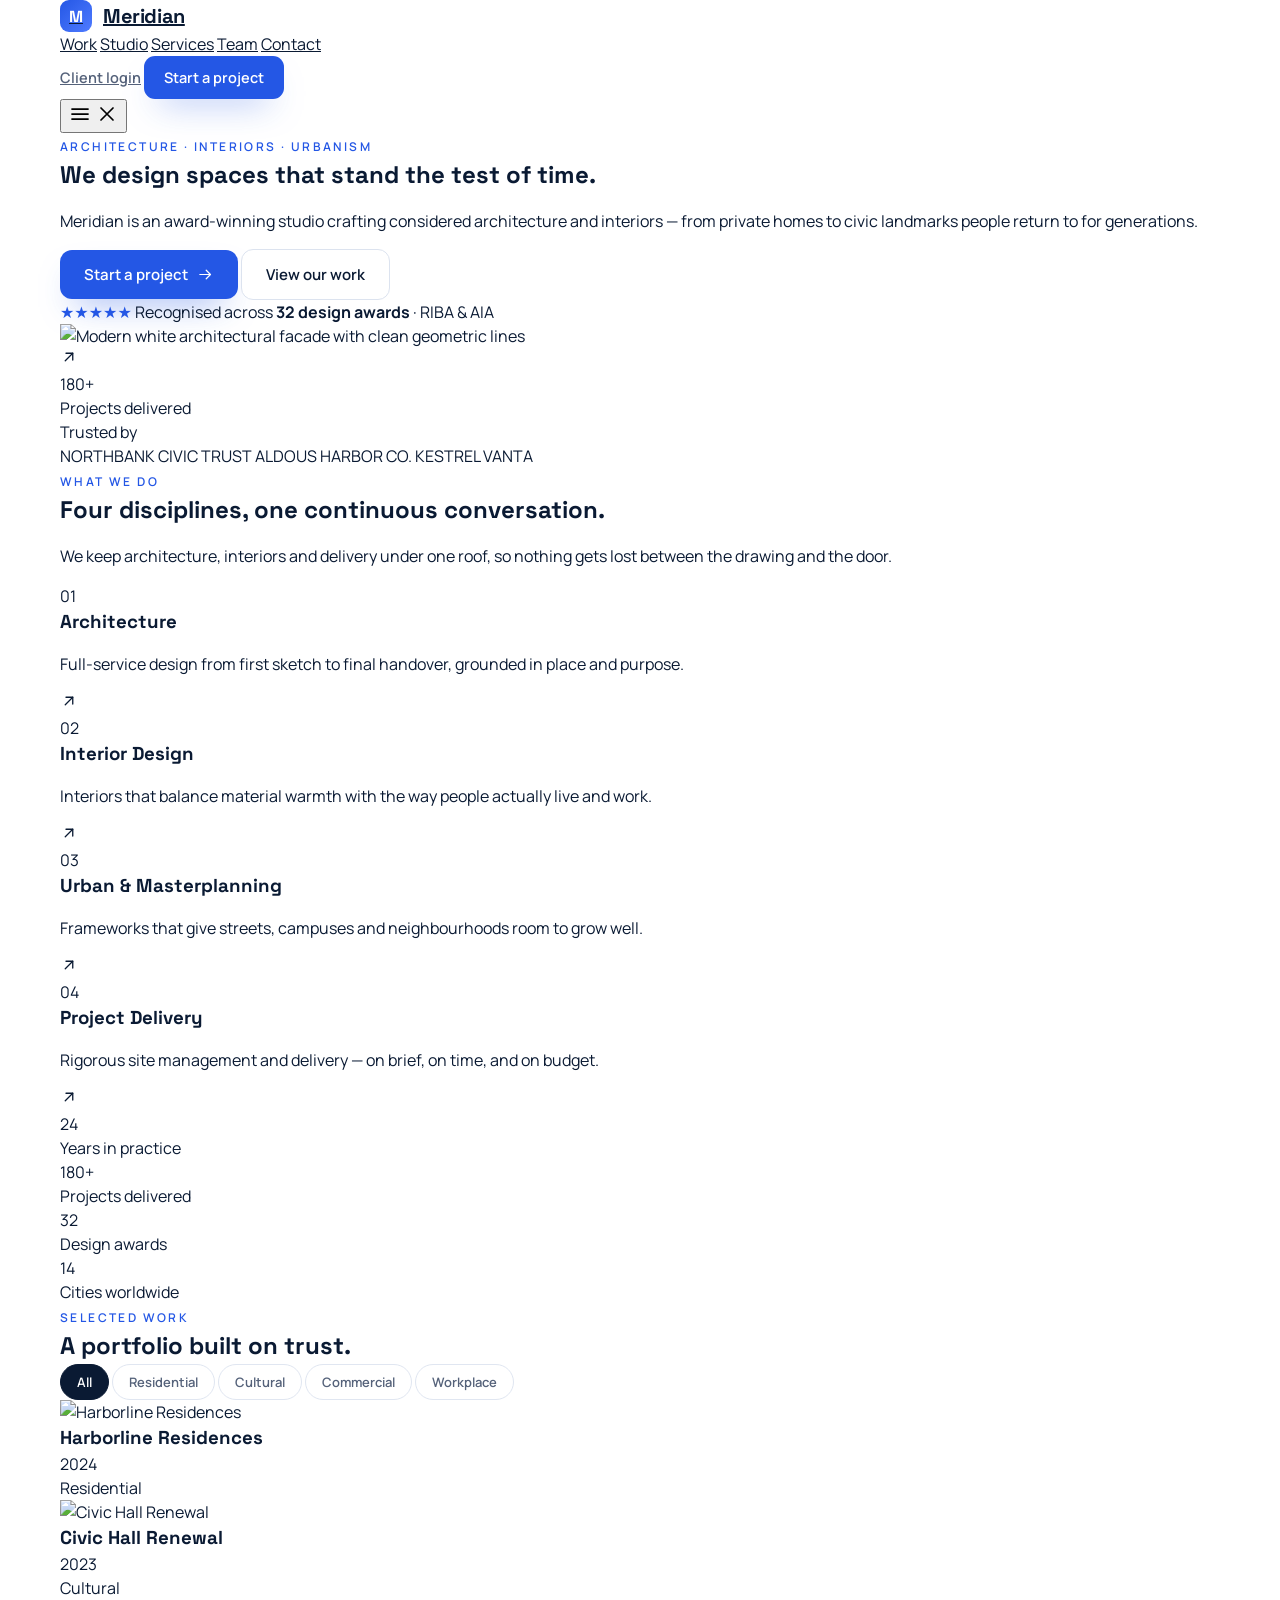
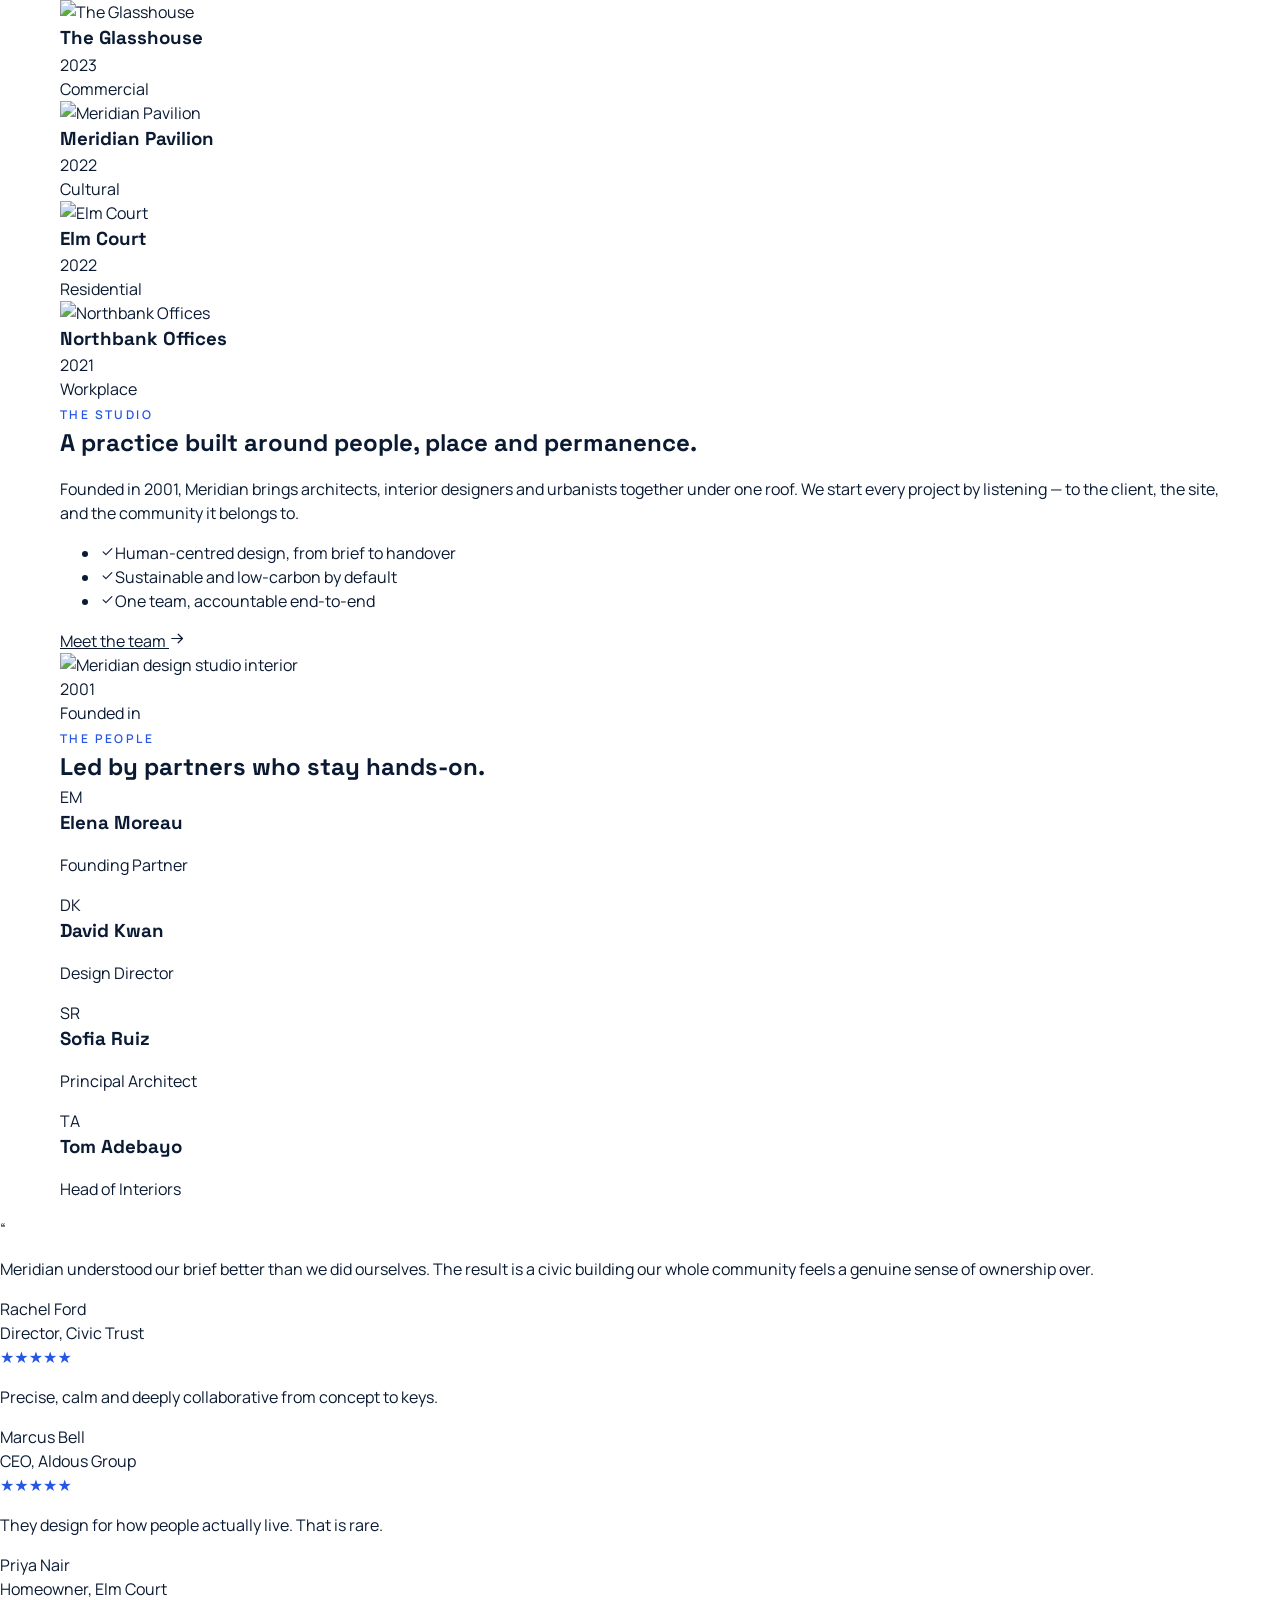
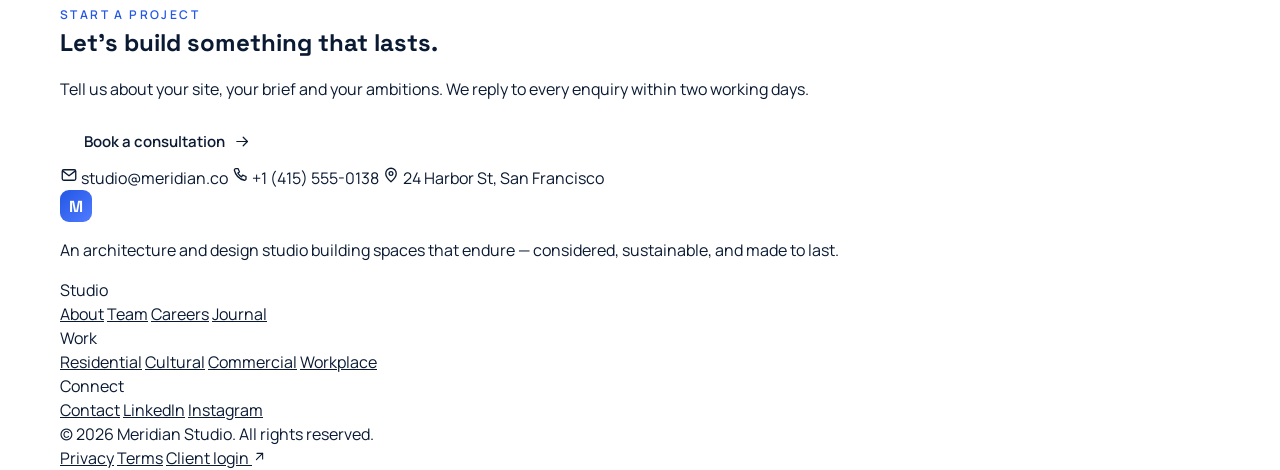
==== index.html @ 856c7003 "[Phase 2/Task 1] Landing page markup - full Meridian public site === TECHNICAL CHANGES === - index.h" ====
<!DOCTYPE html>
<html lang="en">
<head>
  <meta charset="utf-8">
  <meta name="viewport" content="width=device-width, initial-scale=1">
  <title>Meridian — Architecture, Interiors & Urbanism</title>
  <meta name="description" content="Meridian is an award-winning architecture and design studio crafting considered spaces that stand the test of time.">
  <link rel="preconnect" href="https://fonts.googleapis.com">
  <link rel="preconnect" href="https://fonts.gstatic.com" crossorigin>
  <link href="https://fonts.googleapis.com/css2?family=Space+Grotesk:wght@400;500;600;700&family=Manrope:wght@400;500;600;700;800&display=swap" rel="stylesheet">
  <link rel="stylesheet" href="css/base.css">
  <link rel="stylesheet" href="css/landing.css">
</head>
<body class="landing">

  <!-- ============ SITE HEADER ============ -->
  <header class="site-header">
    <div class="container site-header__inner">
      <a class="brand" href="index.html" aria-label="Meridian home">
        <span class="brand__logo">M</span>
        <span class="brand__name">Meridian</span>
      </a>

      <nav class="site-nav" aria-label="Primary">
        <a href="#work">Work</a>
        <a href="#studio">Studio</a>
        <a href="#services">Services</a>
        <a href="#team">Team</a>
        <a href="#contact">Contact</a>
      </nav>

      <div class="site-header__actions">
        <a class="btn--text" href="admin.html">Client login</a>
        <a class="btn btn--primary btn--sm" href="#contact">Start a project</a>
      </div>

      <button class="nav-toggle" aria-label="Open menu" aria-expanded="false">
        <span class="icon" data-icon="menu"><svg width="24" height="24" viewBox="0 0 24 24" fill="none" stroke="currentColor" stroke-width="1.75" stroke-linecap="round" stroke-linejoin="round"><path d="M4 7h16M4 12h16M4 17h16"/></svg></span>
        <span class="icon" data-icon="close" hidden><svg width="24" height="24" viewBox="0 0 24 24" fill="none" stroke="currentColor" stroke-width="1.75" stroke-linecap="round" stroke-linejoin="round"><path d="M6 6l12 12M18 6L6 18"/></svg></span>
      </button>
    </div>

    <!-- Mobile dropdown menu -->
    <div class="mobile-menu" hidden>
      <a href="#work">Work</a>
      <a href="#studio">Studio</a>
      <a href="#services">Services</a>
      <a href="#team">Team</a>
      <a href="#contact">Contact</a>
      <a class="mobile-menu__login" href="admin.html">Client login</a>
      <a class="btn btn--primary btn--block" href="#contact">Start a project</a>
    </div>
  </header>

  <main>
    <!-- ============ HERO ============ -->
    <section class="hero container">
      <div class="hero__content fade-up">
        <span class="eyebrow">Architecture · Interiors · Urbanism</span>
        <h1 class="hero__title">We design spaces that stand the test of time.</h1>
        <p class="hero__lead">Meridian is an award-winning studio crafting considered architecture and interiors — from private homes to civic landmarks people return to for generations.</p>
        <div class="hero__cta">
          <a class="btn btn--primary" href="#contact">Start a project
            <span class="icon"><svg width="17" height="17" viewBox="0 0 24 24" fill="none" stroke="currentColor" stroke-width="1.75" stroke-linecap="round" stroke-linejoin="round"><path d="M4 12h15"/><path d="M13 6l6 6-6 6"/></svg></span>
          </a>
          <a class="btn btn--ghost" href="#work">View our work</a>
        </div>
        <div class="hero__rating">
          <span class="stars" aria-hidden="true">★★★★★</span>
          <span>Recognised across <strong>32 design awards</strong> · RIBA &amp; AIA</span>
        </div>
      </div>

      <div class="hero__media fade-up delay">
        <div class="hero__image">
          <img src="https://images.unsplash.com/photo-1487958449943-2429e8be8625?auto=format&fit=crop&w=1000&q=80" alt="Modern white architectural facade with clean geometric lines" loading="eager">
        </div>
        <div class="hero__badge">
          <span class="hero__badge-icon"><svg width="18" height="18" viewBox="0 0 24 24" fill="none" stroke="currentColor" stroke-width="1.75" stroke-linecap="round" stroke-linejoin="round"><path d="M7 17 17 7"/><path d="M8 7h9v9"/></svg></span>
          <div>
            <div class="hero__badge-num">180+</div>
            <div class="hero__badge-label">Projects delivered</div>
          </div>
        </div>
      </div>
    </section>

    <!-- ============ CLIENT LOGOS ============ -->
    <section class="clients">
      <div class="container clients__inner">
        <span class="clients__label">Trusted by</span>
        <div class="clients__list">
          <span>NORTHBANK</span>
          <span>CIVIC TRUST</span>
          <span>ALDOUS</span>
          <span>HARBOR CO.</span>
          <span>KESTREL</span>
          <span>VANTA</span>
        </div>
      </div>
    </section>

    <!-- ============ SERVICES ============ -->
    <section id="services" class="services container">
      <div class="section-head">
        <div>
          <span class="eyebrow">What we do</span>
          <h2 class="section-head__title">Four disciplines, one continuous conversation.</h2>
        </div>
        <p class="section-head__lead">We keep architecture, interiors and delivery under one roof, so nothing gets lost between the drawing and the door.</p>
      </div>
      <div class="services__grid">
        <article class="service-card">
          <span class="service-card__no">01</span>
          <h3>Architecture</h3>
          <p>Full-service design from first sketch to final handover, grounded in place and purpose.</p>
          <span class="service-card__arrow"><svg width="18" height="18" viewBox="0 0 24 24" fill="none" stroke="currentColor" stroke-width="1.75" stroke-linecap="round" stroke-linejoin="round"><path d="M7 17 17 7"/><path d="M8 7h9v9"/></svg></span>
        </article>
        <article class="service-card">
          <span class="service-card__no">02</span>
          <h3>Interior Design</h3>
          <p>Interiors that balance material warmth with the way people actually live and work.</p>
          <span class="service-card__arrow"><svg width="18" height="18" viewBox="0 0 24 24" fill="none" stroke="currentColor" stroke-width="1.75" stroke-linecap="round" stroke-linejoin="round"><path d="M7 17 17 7"/><path d="M8 7h9v9"/></svg></span>
        </article>
        <article class="service-card">
          <span class="service-card__no">03</span>
          <h3>Urban &amp; Masterplanning</h3>
          <p>Frameworks that give streets, campuses and neighbourhoods room to grow well.</p>
          <span class="service-card__arrow"><svg width="18" height="18" viewBox="0 0 24 24" fill="none" stroke="currentColor" stroke-width="1.75" stroke-linecap="round" stroke-linejoin="round"><path d="M7 17 17 7"/><path d="M8 7h9v9"/></svg></span>
        </article>
        <article class="service-card">
          <span class="service-card__no">04</span>
          <h3>Project Delivery</h3>
          <p>Rigorous site management and delivery — on brief, on time, and on budget.</p>
          <span class="service-card__arrow"><svg width="18" height="18" viewBox="0 0 24 24" fill="none" stroke="currentColor" stroke-width="1.75" stroke-linecap="round" stroke-linejoin="round"><path d="M7 17 17 7"/><path d="M8 7h9v9"/></svg></span>
        </article>
      </div>
    </section>

    <!-- ============ STATS BAND ============ -->
    <section class="stats-band">
      <div class="container stats-band__grid">
        <div class="stat"><div class="stat__value">24</div><div class="stat__label">Years in practice</div></div>
        <div class="stat"><div class="stat__value">180+</div><div class="stat__label">Projects delivered</div></div>
        <div class="stat"><div class="stat__value">32</div><div class="stat__label">Design awards</div></div>
        <div class="stat"><div class="stat__value">14</div><div class="stat__label">Cities worldwide</div></div>
      </div>
    </section>

    <!-- ============ WORK / GALLERY ============ -->
    <section id="work" class="work container">
      <div class="section-head section-head--work">
        <div>
          <span class="eyebrow">Selected work</span>
          <h2 class="section-head__title">A portfolio built on trust.</h2>
        </div>
        <div class="filter-chips" role="tablist" aria-label="Filter projects">
          <button class="chip is-active" data-filter="All">All</button>
          <button class="chip" data-filter="Residential">Residential</button>
          <button class="chip" data-filter="Cultural">Cultural</button>
          <button class="chip" data-filter="Commercial">Commercial</button>
          <button class="chip" data-filter="Workplace">Workplace</button>
        </div>
      </div>

      <div class="work-grid">
        <article class="work-item" data-cat="Residential">
          <div class="work-item__image"><img src="https://images.unsplash.com/photo-1512917774080-9991f1c4c750?auto=format&fit=crop&w=800&q=80" alt="Harborline Residences" loading="lazy"></div>
          <div class="work-item__meta"><h3>Harborline Residences</h3><span class="work-item__year">2024</span></div>
          <span class="work-item__cat">Residential</span>
        </article>
        <article class="work-item" data-cat="Cultural">
          <div class="work-item__image"><img src="https://images.unsplash.com/photo-1470723710355-95304d8aece4?auto=format&fit=crop&w=800&q=80" alt="Civic Hall Renewal" loading="lazy"></div>
          <div class="work-item__meta"><h3>Civic Hall Renewal</h3><span class="work-item__year">2023</span></div>
          <span class="work-item__cat">Cultural</span>
        </article>
        <article class="work-item" data-cat="Commercial">
          <div class="work-item__image"><img src="https://images.unsplash.com/photo-1486406146926-c627a92ad1ab?auto=format&fit=crop&w=800&q=80" alt="The Glasshouse" loading="lazy"></div>
          <div class="work-item__meta"><h3>The Glasshouse</h3><span class="work-item__year">2023</span></div>
          <span class="work-item__cat">Commercial</span>
        </article>
        <article class="work-item" data-cat="Cultural">
          <div class="work-item__image"><img src="https://images.unsplash.com/photo-1449157291145-7efd050a4d0e?auto=format&fit=crop&w=800&q=80" alt="Meridian Pavilion" loading="lazy"></div>
          <div class="work-item__meta"><h3>Meridian Pavilion</h3><span class="work-item__year">2022</span></div>
          <span class="work-item__cat">Cultural</span>
        </article>
        <article class="work-item" data-cat="Residential">
          <div class="work-item__image"><img src="https://images.unsplash.com/photo-1600585154340-be6161a56a0c?auto=format&fit=crop&w=800&q=80" alt="Elm Court" loading="lazy"></div>
          <div class="work-item__meta"><h3>Elm Court</h3><span class="work-item__year">2022</span></div>
          <span class="work-item__cat">Residential</span>
        </article>
        <article class="work-item" data-cat="Workplace">
          <div class="work-item__image"><img src="https://images.unsplash.com/photo-1497215728101-856f4ea42174?auto=format&fit=crop&w=800&q=80" alt="Northbank Offices" loading="lazy"></div>
          <div class="work-item__meta"><h3>Northbank Offices</h3><span class="work-item__year">2021</span></div>
          <span class="work-item__cat">Workplace</span>
        </article>
      </div>
    </section>

    <!-- ============ STUDIO / ABOUT ============ -->
    <section id="studio" class="studio">
      <div class="container studio__inner">
        <div class="studio__content">
          <span class="eyebrow">The studio</span>
          <h2 class="section-head__title">A practice built around people, place and permanence.</h2>
          <p class="studio__lead">Founded in 2001, Meridian brings architects, interior designers and urbanists together under one roof. We start every project by listening — to the client, the site, and the community it belongs to.</p>
          <ul class="check-list">
            <li><span class="check-list__mark"><svg width="15" height="15" viewBox="0 0 24 24" fill="none" stroke="currentColor" stroke-width="1.75" stroke-linecap="round" stroke-linejoin="round"><path d="M5 12.5l4.5 4.5L19 7.5"/></svg></span>Human-centred design, from brief to handover</li>
            <li><span class="check-list__mark"><svg width="15" height="15" viewBox="0 0 24 24" fill="none" stroke="currentColor" stroke-width="1.75" stroke-linecap="round" stroke-linejoin="round"><path d="M5 12.5l4.5 4.5L19 7.5"/></svg></span>Sustainable and low-carbon by default</li>
            <li><span class="check-list__mark"><svg width="15" height="15" viewBox="0 0 24 24" fill="none" stroke="currentColor" stroke-width="1.75" stroke-linecap="round" stroke-linejoin="round"><path d="M5 12.5l4.5 4.5L19 7.5"/></svg></span>One team, accountable end-to-end</li>
          </ul>
          <a class="studio__link" href="#team">Meet the team
            <span class="icon"><svg width="17" height="17" viewBox="0 0 24 24" fill="none" stroke="currentColor" stroke-width="1.75" stroke-linecap="round" stroke-linejoin="round"><path d="M4 12h15"/><path d="M13 6l6 6-6 6"/></svg></span>
          </a>
        </div>
        <div class="studio__media">
          <div class="studio__image"><img src="https://images.unsplash.com/photo-1497366216548-37526070297c?auto=format&fit=crop&w=800&q=80" alt="Meridian design studio interior" loading="lazy"></div>
          <div class="studio__badge">
            <div class="studio__badge-num">2001</div>
            <div class="studio__badge-label">Founded in</div>
          </div>
        </div>
      </div>
    </section>

    <!-- ============ TEAM ============ -->
    <section id="team" class="team container">
      <div class="section-head section-head--center">
        <span class="eyebrow">The people</span>
        <h2 class="section-head__title">Led by partners who stay hands-on.</h2>
      </div>
      <div class="team__grid">
        <article class="team-card"><div class="team-card__avatar">EM</div><h3>Elena Moreau</h3><p>Founding Partner</p></article>
        <article class="team-card"><div class="team-card__avatar">DK</div><h3>David Kwan</h3><p>Design Director</p></article>
        <article class="team-card"><div class="team-card__avatar">SR</div><h3>Sofia Ruiz</h3><p>Principal Architect</p></article>
        <article class="team-card"><div class="team-card__avatar">TA</div><h3>Tom Adebayo</h3><p>Head of Interiors</p></article>
      </div>
    </section>

    <!-- ============ TESTIMONIALS ============ -->
    <section class="testimonials">
      <div class="testimonials__feature">
        <div class="testimonials__quote-mark">“</div>
        <p class="testimonials__quote">Meridian understood our brief better than we did ourselves. The result is a civic building our whole community feels a genuine sense of ownership over.</p>
        <div class="testimonials__author">
          <div class="testimonials__name">Rachel Ford</div>
          <div class="testimonials__role">Director, Civic Trust</div>
        </div>
      </div>
      <div class="testimonials__grid">
        <article class="testi-card">
          <span class="stars" aria-hidden="true">★★★★★</span>
          <p>Precise, calm and deeply collaborative from concept to keys.</p>
          <div class="testi-card__name">Marcus Bell</div>
          <div class="testi-card__role">CEO, Aldous Group</div>
        </article>
        <article class="testi-card">
          <span class="stars" aria-hidden="true">★★★★★</span>
          <p>They design for how people actually live. That is rare.</p>
          <div class="testi-card__name">Priya Nair</div>
          <div class="testi-card__role">Homeowner, Elm Court</div>
        </article>
      </div>
    </section>

    <!-- ============ CTA BAND ============ -->
    <section id="contact" class="cta">
      <div class="container cta__inner">
        <span class="eyebrow cta__eyebrow">Start a project</span>
        <h2 class="cta__title">Let's build something that lasts.</h2>
        <p class="cta__lead">Tell us about your site, your brief and your ambitions. We reply to every enquiry within two working days.</p>
        <a class="btn btn--light" href="#">Book a consultation
          <span class="icon"><svg width="17" height="17" viewBox="0 0 24 24" fill="none" stroke="currentColor" stroke-width="1.75" stroke-linecap="round" stroke-linejoin="round"><path d="M4 12h15"/><path d="M13 6l6 6-6 6"/></svg></span>
        </a>
        <div class="cta__details">
          <span><span class="cta__ic"><svg width="18" height="18" viewBox="0 0 24 24" fill="none" stroke="currentColor" stroke-width="1.75" stroke-linecap="round" stroke-linejoin="round"><rect x="3" y="5" width="18" height="14" rx="2"/><path d="M3.5 6.5 12 13l8.5-6.5"/></svg></span> studio@meridian.co</span>
          <span><span class="cta__ic"><svg width="18" height="18" viewBox="0 0 24 24" fill="none" stroke="currentColor" stroke-width="1.75" stroke-linecap="round" stroke-linejoin="round"><path d="M6.5 3.5h3l1.8 4.5-2.2 1.4a11 11 0 0 0 5 5l1.4-2.2 4.5 1.8v3a2 2 0 0 1-2.2 2A18 18 0 0 1 4.5 5.7a2 2 0 0 1 2-2.2z"/></svg></span> +1 (415) 555-0138</span>
          <span><span class="cta__ic"><svg width="18" height="18" viewBox="0 0 24 24" fill="none" stroke="currentColor" stroke-width="1.75" stroke-linecap="round" stroke-linejoin="round"><path d="M12 21s7-6 7-11a7 7 0 1 0-14 0c0 5 7 11 7 11z"/><circle cx="12" cy="10" r="2.5"/></svg></span> 24 Harbor St, San Francisco</span>
        </div>
      </div>
    </section>
  </main>

  <!-- ============ FOOTER ============ -->
  <footer class="site-footer">
    <div class="container">
      <div class="site-footer__top">
        <div class="site-footer__brand">
          <div class="brand">
            <span class="brand__logo">M</span>
            <span class="brand__name" style="color:#fff;">Meridian</span>
          </div>
          <p>An architecture and design studio building spaces that endure — considered, sustainable, and made to last.</p>
        </div>
        <div class="site-footer__col">
          <div class="site-footer__heading">Studio</div>
          <a href="#studio">About</a>
          <a href="#team">Team</a>
          <a href="#">Careers</a>
          <a href="#">Journal</a>
        </div>
        <div class="site-footer__col">
          <div class="site-footer__heading">Work</div>
          <a href="#work">Residential</a>
          <a href="#work">Cultural</a>
          <a href="#work">Commercial</a>
          <a href="#work">Workplace</a>
        </div>
        <div class="site-footer__col">
          <div class="site-footer__heading">Connect</div>
          <a href="#contact">Contact</a>
          <a href="#">LinkedIn</a>
          <a href="#">Instagram</a>
        </div>
      </div>
      <div class="site-footer__legal">
        <span>© 2026 Meridian Studio. All rights reserved.</span>
        <div class="site-footer__legal-links">
          <a href="#">Privacy</a>
          <a href="#">Terms</a>
          <a class="site-footer__login" href="admin.html">Client login
            <span class="icon"><svg width="15" height="15" viewBox="0 0 24 24" fill="none" stroke="currentColor" stroke-width="1.75" stroke-linecap="round" stroke-linejoin="round"><path d="M7 17 17 7"/><path d="M8 7h9v9"/></svg></span>
          </a>
        </div>
      </div>
    </div>
  </footer>

  <script src="js/main.js" defer></script>
</body>
</html>
---- css/base.css ----
/* ============================================================
   Meridian Platform — base.css
   Design tokens, reset, typography, and shared components.
   Faithfully reproduced from the "Meridian Platform" design.
   ============================================================ */

/* ---------- Design tokens ---------- */
:root {
  /* Brand */
  --blue: #2457E5;
  --blue-2: #4F7BFF;
  --blue-hover: #1B47C4;
  --blue-soft: #EAF1FF;

  /* Ink / dark surfaces */
  --ink: #0A1A33;
  --ink-2: #0C1E3C;
  --ink-3: #07142A;

  /* Text */
  --text: #0A1A33;
  --body: #55627A;
  --muted: #6B778F;
  --faint: #93A0B8;

  /* Surfaces & lines */
  --card: #FFFFFF;
  --bg: #F5F8FD;
  --bg-2: #FAFBFD;
  --bg-3: #F6F8FC;
  --shell: #E9EDF4;
  --line: #E9EDF4;
  --line-2: #EDF0F6;
  --line-3: #E1E7F0;

  /* Status */
  --green: #1F9D6B;
  --green-soft: #E6F6EF;
  --amber: #B0700A;
  --amber-dot: #E0A013;
  --amber-soft: #FCF2E0;
  --danger: #E5484D;

  /* Type */
  --font-head: 'Space Grotesk', system-ui, sans-serif;
  --font-body: 'Manrope', system-ui, -apple-system, sans-serif;

  /* Shape */
  --r-sm: 9px;
  --r-md: 12px;
  --r-lg: 16px;
  --r-xl: 22px;

  /* Elevation */
  --shadow-sm: 0 1px 2px rgba(10, 26, 51, .03);
  --shadow-card: 0 18px 40px -30px rgba(10, 26, 51, .5);
  --shadow-blue: 0 16px 34px -16px rgba(36, 87, 229, .65);

  /* Layout */
  --container: 1240px;
  --pad-x: 40px;
}

/* ---------- Reset ---------- */
*,
*::before,
*::after { box-sizing: border-box; }

html, body { margin: 0; padding: 0; }

body {
  font-family: var(--font-body);
  color: var(--text);
  background: var(--card);
  -webkit-font-smoothing: antialiased;
  text-rendering: optimizeLegibility;
  line-height: 1.5;
}

img { display: block; max-width: 100%; }

a { color: inherit; }

button { font-family: inherit; }

h1, h2, h3, h4 {
  font-family: var(--font-head);
  margin: 0;
  color: var(--text);
}

::selection { background: var(--blue); color: #fff; }

/* Hide scrollbars on internal scroll regions (matches source) */
[data-scroll]::-webkit-scrollbar { width: 0; height: 0; }
[data-scroll] { scrollbar-width: none; -ms-overflow-style: none; }

/* ---------- Animations ---------- */
@keyframes fadeUp {
  from { opacity: 0; transform: translateY(18px); }
  to   { opacity: 1; transform: translateY(0); }
}
@keyframes fadeIn {
  from { opacity: 0; }
  to   { opacity: 1; }
}
.fade-up { animation: fadeUp .7s cubic-bezier(.2, .7, .2, 1) both; }
.fade-up.delay { animation-delay: .1s; }
.fade-in { animation: fadeIn .3s both; }

/* ---------- Layout helpers ---------- */
.container {
  max-width: var(--container);
  margin: 0 auto;
  padding-left: var(--pad-x);
  padding-right: var(--pad-x);
}

.eyebrow {
  font: 600 12px var(--font-body);
  letter-spacing: .2em;
  text-transform: uppercase;
  color: var(--blue);
}

/* ---------- Icons ---------- */
.icon {
  display: inline-flex;
  flex: 0 0 auto;
  line-height: 0;
}
.icon svg { display: block; }

/* ---------- Brand mark ---------- */
.brand { display: flex; align-items: center; gap: 11px; }
.brand__logo {
  width: 32px;
  height: 32px;
  border-radius: var(--r-sm);
  background: linear-gradient(135deg, var(--blue), var(--blue-2));
  display: flex;
  align-items: center;
  justify-content: center;
  font: 800 16px var(--font-head);
  color: #fff;
  flex: 0 0 auto;
}
.brand__name {
  font: 700 20px var(--font-head);
  letter-spacing: -.02em;
  color: var(--ink);
}

/* ---------- Buttons ---------- */
.btn {
  display: inline-flex;
  align-items: center;
  gap: 9px;
  border: none;
  cursor: pointer;
  text-decoration: none;
  border-radius: var(--r-md);
  font: 600 15px var(--font-body);
  padding: 14px 24px;
  transition: all .18s ease;
  white-space: nowrap;
}
.btn--sm { padding: 12px 20px; font-size: 14.5px; border-radius: 11px; }

.btn--primary {
  background: var(--blue);
  color: #fff;
  box-shadow: var(--shadow-blue);
}
.btn--primary:hover { background: var(--blue-hover); transform: translateY(-2px); }

.btn--ghost {
  background: #fff;
  color: var(--ink);
  border: 1px solid #DCE3EF;
}
.btn--ghost:hover { border-color: var(--ink); transform: translateY(-2px); }

.btn--light {
  background: #fff;
  color: var(--ink);
}
.btn--light:hover { transform: translateY(-2px); box-shadow: 0 18px 40px -18px rgba(255, 255, 255, .4); }

.btn--block { display: flex; width: 100%; justify-content: center; }

.btn--text {
  background: none;
  border: none;
  cursor: pointer;
  color: var(--body);
  font: 600 14.5px var(--font-body);
  transition: color .16s;
}
.btn--text:hover { color: var(--blue); }

/* ---------- Pills / badges ---------- */
.pill {
  display: inline-flex;
  align-items: center;
  gap: 6px;
  font: 700 12px var(--font-body);
  padding: 5px 11px;
  border-radius: 999px;
}
.pill__dot { width: 6px; height: 6px; border-radius: 50%; }
.pill--published { color: var(--green); background: var(--green-soft); }
.pill--published .pill__dot { background: var(--green); }
.pill--draft { color: var(--amber); background: var(--amber-soft); }
.pill--draft .pill__dot { background: var(--amber-dot); }
.pill--delta { color: var(--green); background: var(--green-soft); }

/* ---------- Filter chips ---------- */
.chip {
  padding: 8px 16px;
  border-radius: 999px;
  font: 600 13px var(--font-body);
  cursor: pointer;
  border: 1px solid #E0E6F1;
  background: #fff;
  color: var(--body);
  transition: all .18s;
  white-space: nowrap;
}
.chip:hover { border-color: #C7D3EA; }
.chip.is-active { border-color: var(--ink); background: var(--ink); color: #fff; }

/* ---------- Cards ---------- */
.card {
  background: #fff;
  border: 1px solid var(--line);
  border-radius: var(--r-lg);
}

/* ---------- Star rating ---------- */
.stars { display: inline-flex; gap: 3px; color: var(--blue); }

/* ---------- Star line ---------- */
.visually-hidden {
  position: absolute;
  width: 1px; height: 1px;
  padding: 0; margin: -1px;
  overflow: hidden;
  clip: rect(0, 0, 0, 0);
  white-space: nowrap;
  border: 0;
}
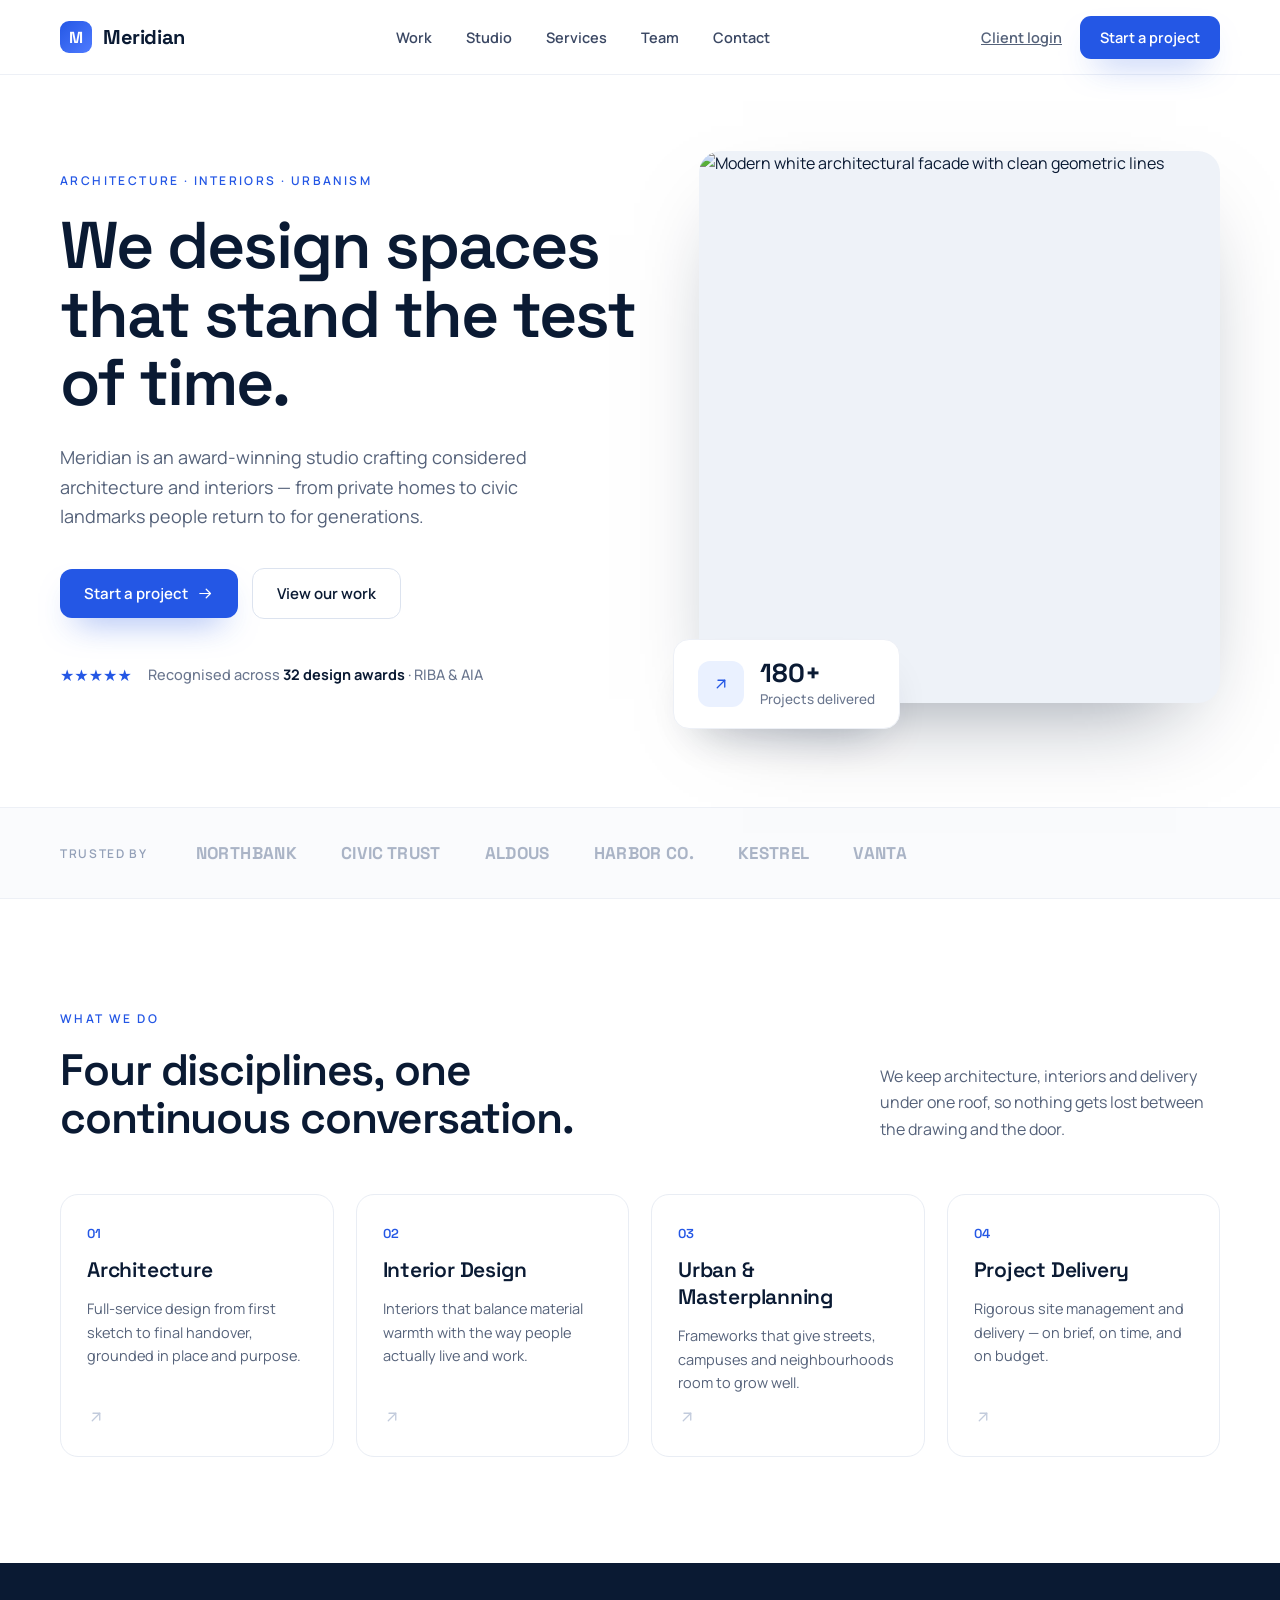
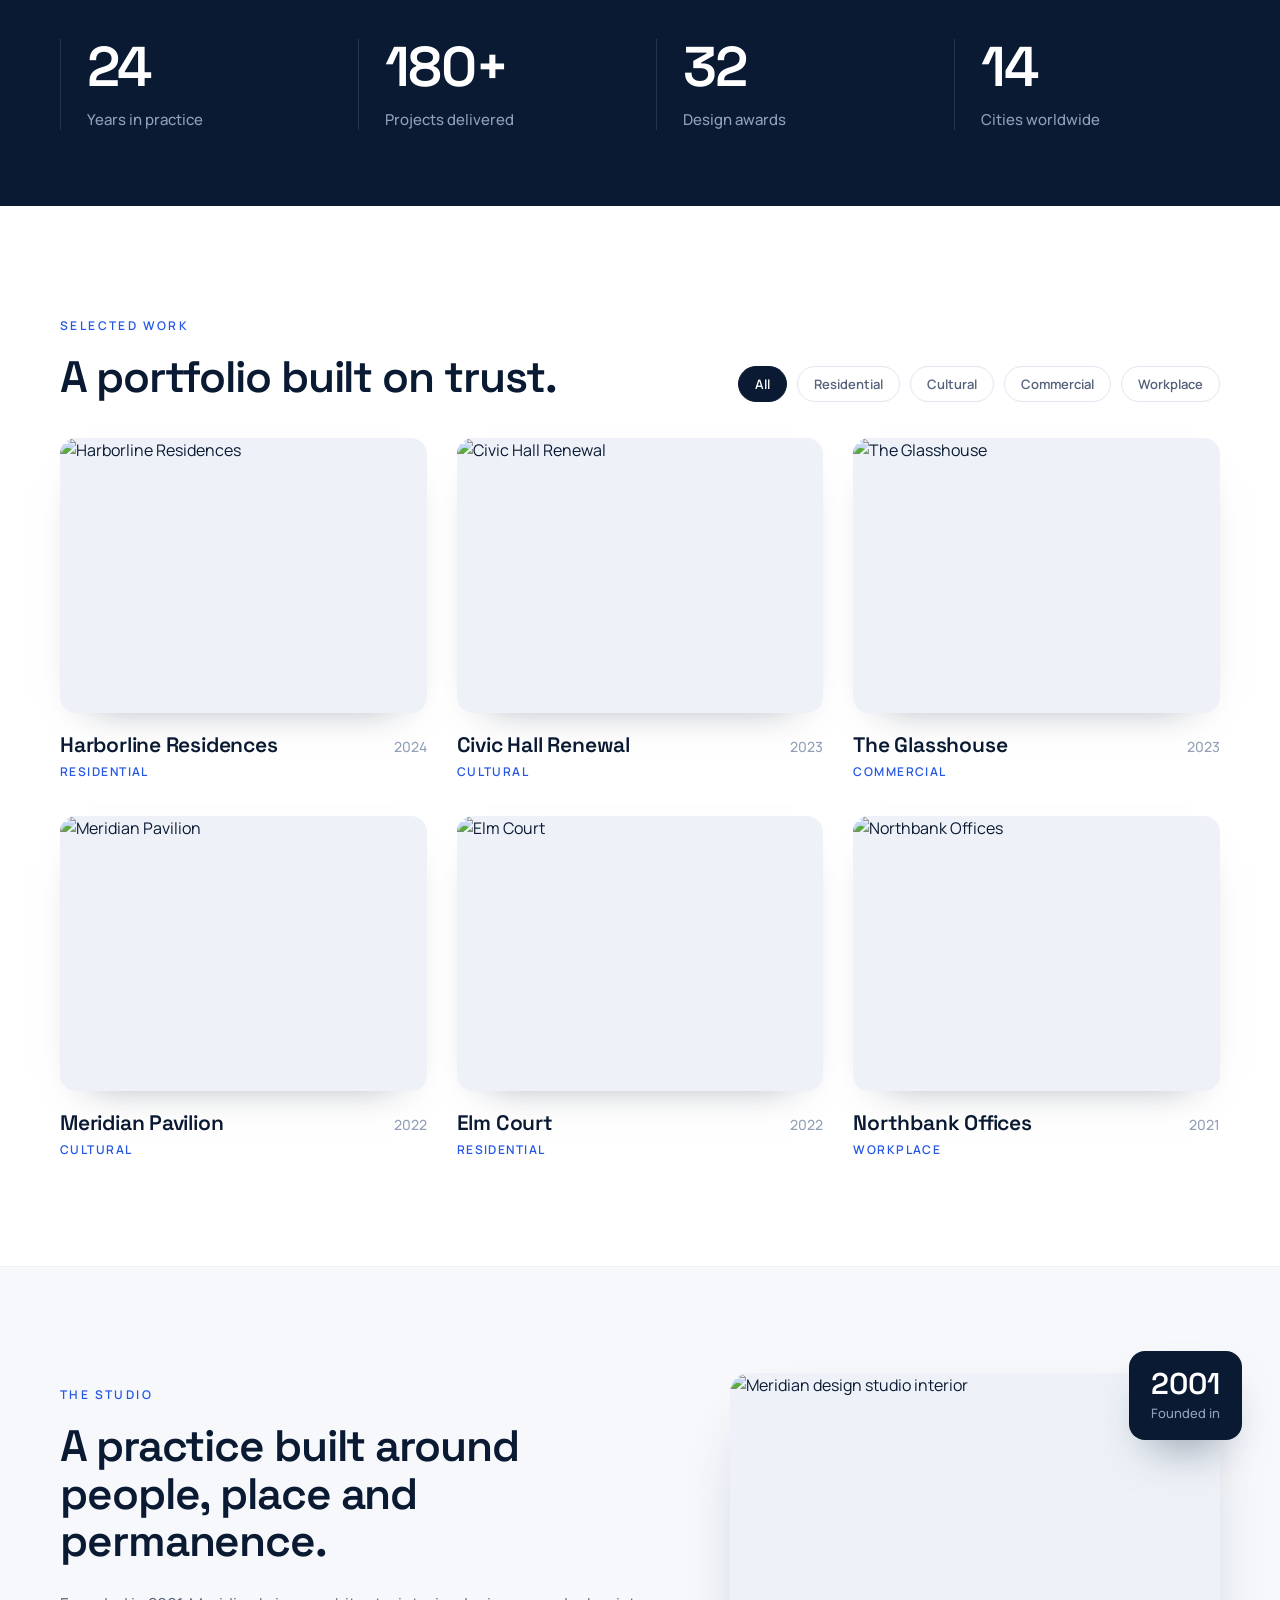
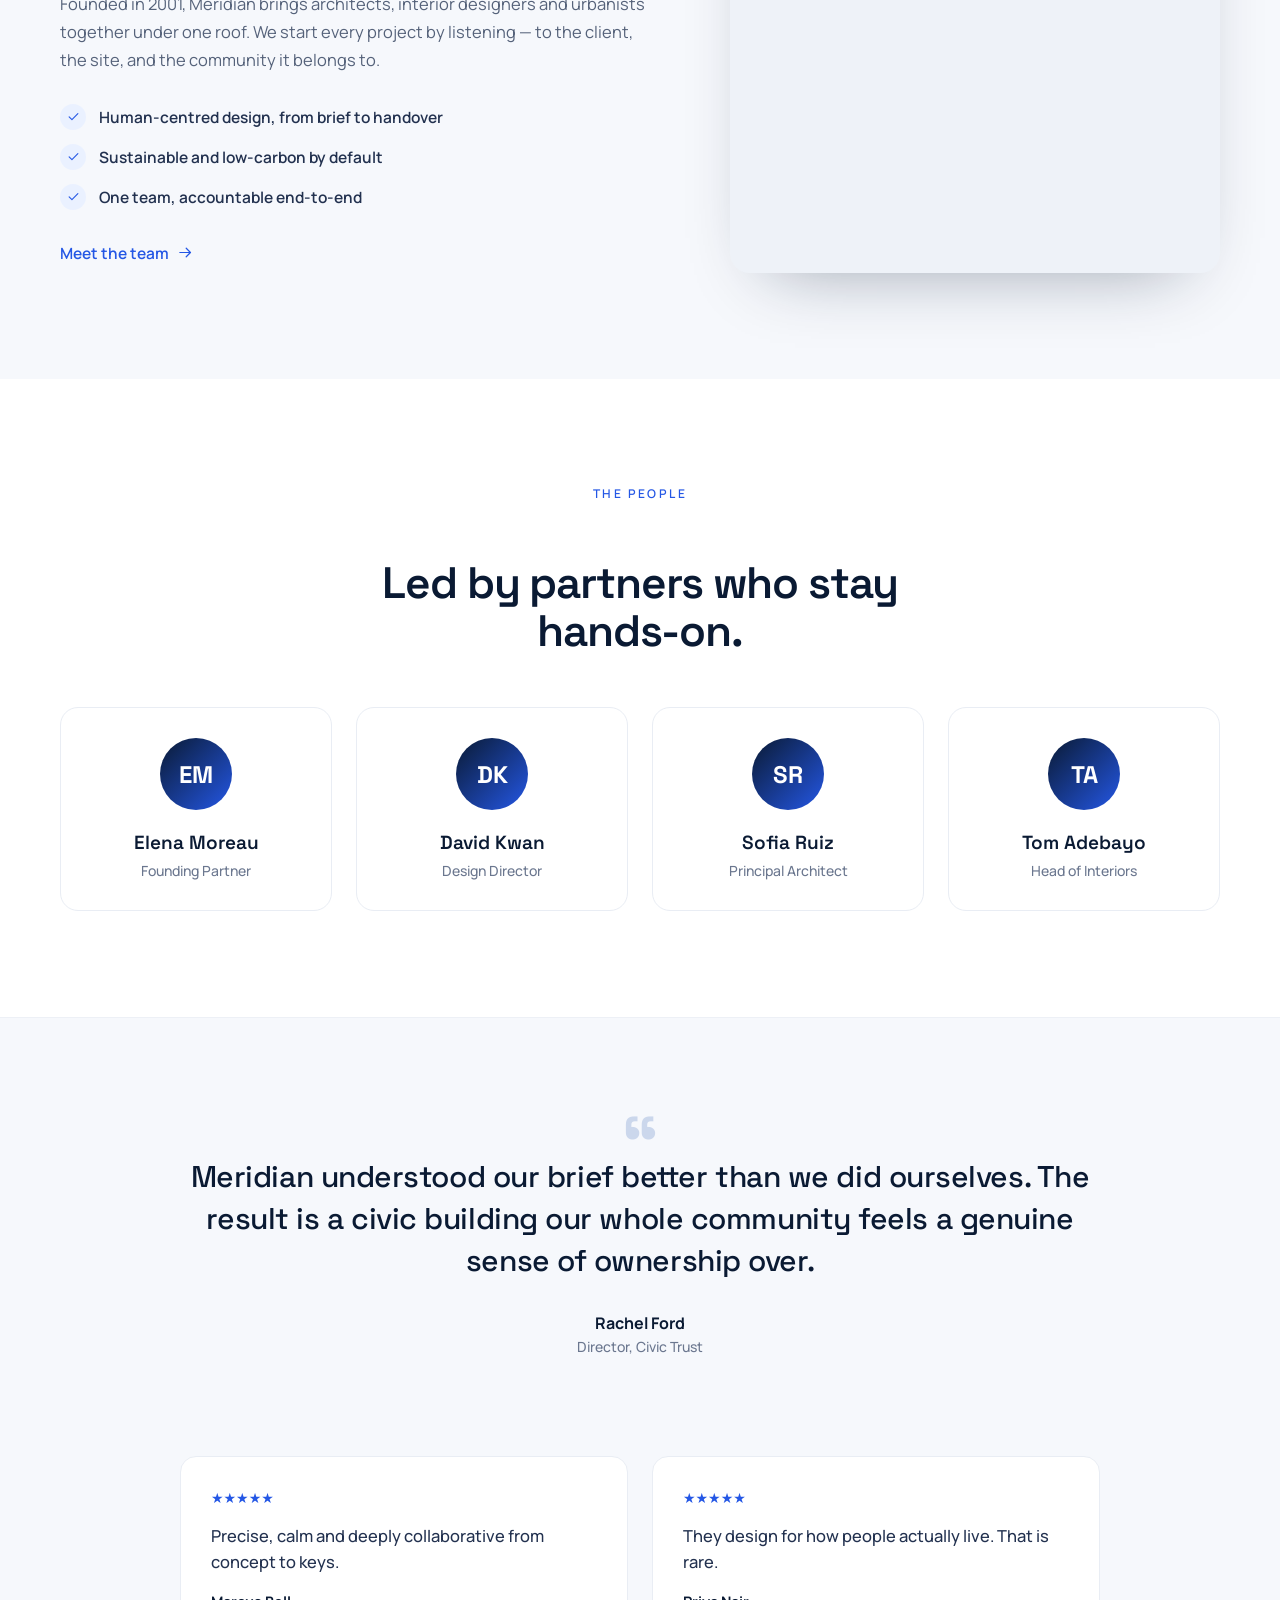
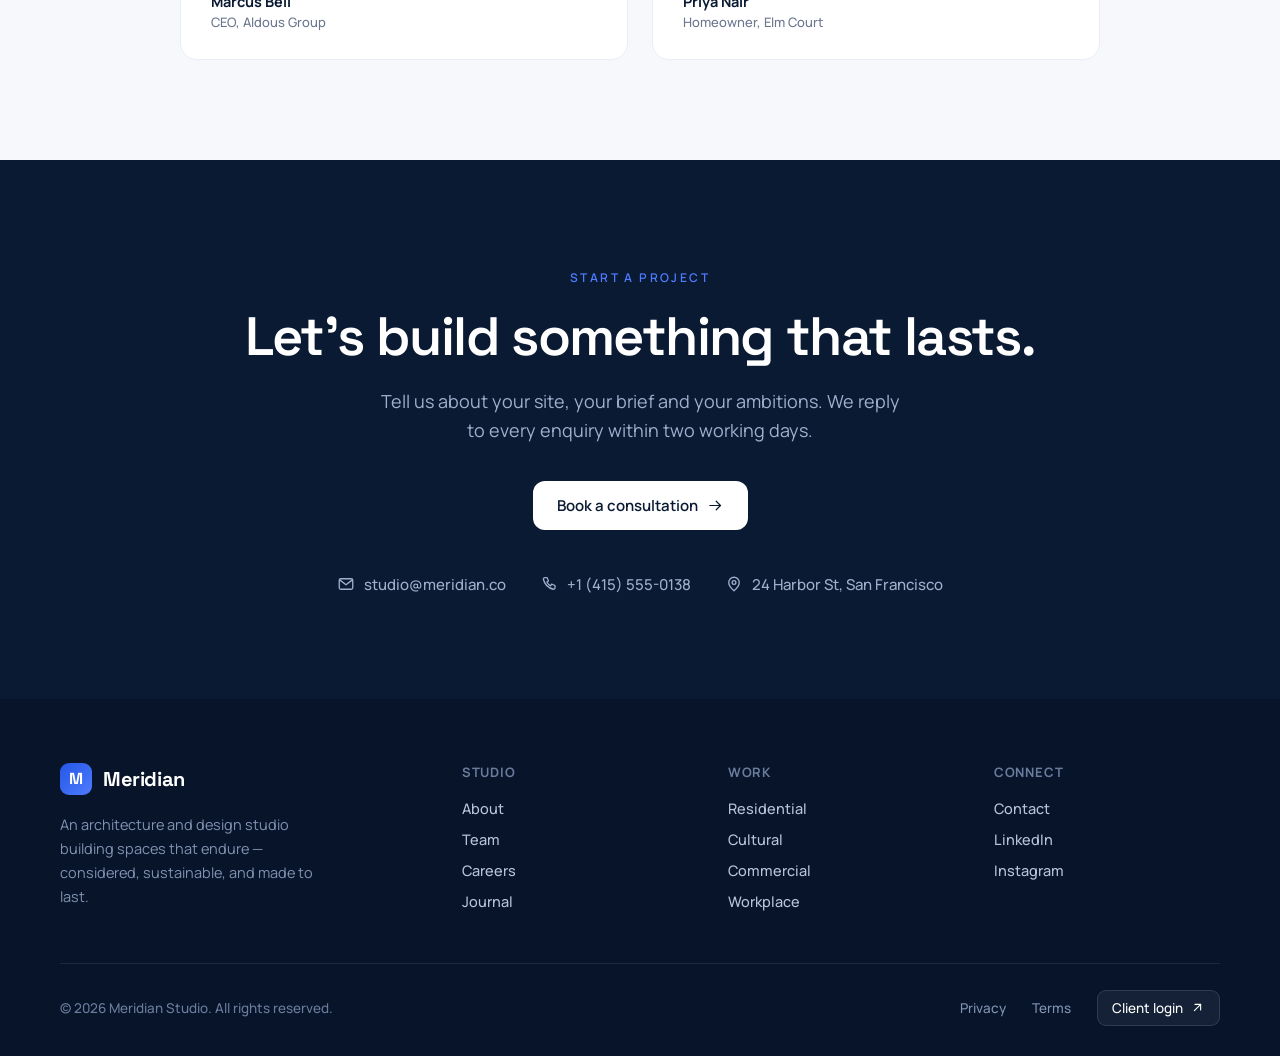
==== commit 035b9910: "Landing mobile: replace hamburger with bottom navigation === TECHNICAL CHANGES === - index.html: rem" ====
--- a/index.html
+++ b/index.html
@@ -31,24 +31,8 @@
 
       <div class="site-header__actions">
         <a class="btn--text" href="admin.html">Client login</a>
-        <a class="btn btn--primary btn--sm" href="#contact">Start a project</a>
-      </div>
-
-      <button class="nav-toggle" aria-label="Open menu" aria-expanded="false">
-        <span class="icon" data-icon="menu"><svg width="24" height="24" viewBox="0 0 24 24" fill="none" stroke="currentColor" stroke-width="1.75" stroke-linecap="round" stroke-linejoin="round"><path d="M4 7h16M4 12h16M4 17h16"/></svg></span>
-        <span class="icon" data-icon="close" hidden><svg width="24" height="24" viewBox="0 0 24 24" fill="none" stroke="currentColor" stroke-width="1.75" stroke-linecap="round" stroke-linejoin="round"><path d="M6 6l12 12M18 6L6 18"/></svg></span>
-      </button>
-    </div>
-
-    <!-- Mobile dropdown menu -->
-    <div class="mobile-menu" hidden>
-      <a href="#work">Work</a>
-      <a href="#studio">Studio</a>
-      <a href="#services">Services</a>
-      <a href="#team">Team</a>
-      <a href="#contact">Contact</a>
-      <a class="mobile-menu__login" href="admin.html">Client login</a>
-      <a class="btn btn--primary btn--block" href="#contact">Start a project</a>
+        <a class="btn btn--primary btn--sm hide-mobile" href="#contact">Start a project</a>
+      </div>
     </div>
   </header>
 
@@ -326,6 +310,22 @@
     </div>
   </footer>
 
+  <!-- ============ MOBILE BOTTOM NAV ============ -->
+  <nav class="landing-bottomnav" aria-label="Sections">
+    <a href="#" data-top data-spy="top" class="is-active">
+      <span class="icon"><svg width="22" height="22" viewBox="0 0 24 24" fill="none" stroke="currentColor" stroke-width="1.75" stroke-linecap="round" stroke-linejoin="round"><path d="M3 10.8 12 3.5l9 7.3"/><path d="M5.5 9.5V20h13V9.5"/></svg></span><span>Home</span>
+    </a>
+    <a href="#work" data-spy="work">
+      <span class="icon"><svg width="22" height="22" viewBox="0 0 24 24" fill="none" stroke="currentColor" stroke-width="1.75" stroke-linecap="round" stroke-linejoin="round"><rect x="3" y="3" width="7" height="7" rx="1.5"/><rect x="14" y="3" width="7" height="7" rx="1.5"/><rect x="14" y="14" width="7" height="7" rx="1.5"/><rect x="3" y="14" width="7" height="7" rx="1.5"/></svg></span><span>Work</span>
+    </a>
+    <a href="#studio" data-spy="studio">
+      <span class="icon"><svg width="22" height="22" viewBox="0 0 24 24" fill="none" stroke="currentColor" stroke-width="1.75" stroke-linecap="round" stroke-linejoin="round"><circle cx="12" cy="12" r="9"/><path d="M15.5 8.5l-2.2 5.3-5.3 2.2 2.2-5.3z"/></svg></span><span>Studio</span>
+    </a>
+    <a href="#contact" data-spy="contact">
+      <span class="icon"><svg width="22" height="22" viewBox="0 0 24 24" fill="none" stroke="currentColor" stroke-width="1.75" stroke-linecap="round" stroke-linejoin="round"><rect x="3" y="5" width="18" height="14" rx="2"/><path d="M3.5 6.5 12 13l8.5-6.5"/></svg></span><span>Contact</span>
+    </a>
+  </nav>
+
   <script src="js/main.js" defer></script>
 </body>
 </html>
--- a/css/base.css
+++ b/css/base.css
@@ -78,6 +78,9 @@
 }
 
 img { display: block; max-width: 100%; }
+
+/* The hidden attribute must always win over component display rules */
+[hidden] { display: none !important; }
 
 a { color: inherit; }
 
--- a/css/landing.css
+++ b/css/landing.css
@@ -0,0 +1,498 @@
+/* ============================================================
+   Meridian Platform — landing.css
+   Public company-profile site. Desktop layout first;
+   responsive reflow lives in the "RESPONSIVE" block at the end.
+   ============================================================ */
+
+/* ---------- Site header ---------- */
+.site-header {
+  position: sticky;
+  top: 0;
+  z-index: 40;
+  background: rgba(255, 255, 255, .82);
+  backdrop-filter: blur(14px);
+  -webkit-backdrop-filter: blur(14px);
+  border-bottom: 1px solid var(--line-2);
+}
+.site-header__inner {
+  height: 74px;
+  display: flex;
+  align-items: center;
+  justify-content: space-between;
+}
+.brand { text-decoration: none; }
+.site-nav { display: flex; align-items: center; gap: 34px; }
+.site-nav a {
+  font: 600 14.5px var(--font-body);
+  color: #3A4763;
+  text-decoration: none;
+  transition: color .16s;
+}
+.site-nav a:hover { color: var(--blue); }
+.site-header__actions { display: flex; align-items: center; gap: 18px; }
+
+/* Mobile bottom nav — hidden on desktop, revealed under 768px */
+.landing-bottomnav { display: none; }
+
+/* ---------- Hero ---------- */
+.hero {
+  padding-top: 76px;
+  padding-bottom: 104px;
+  display: grid;
+  grid-template-columns: 1.05fr .95fr;
+  gap: 64px;
+  align-items: center;
+}
+.hero__title {
+  font: 600 66px/1.04 var(--font-head);
+  letter-spacing: -.03em;
+  margin: 20px 0 0;
+}
+.hero__lead {
+  font: 400 18px/1.65 var(--font-body);
+  color: var(--body);
+  margin: 26px 0 0;
+  max-width: 520px;
+}
+.hero__cta { display: flex; align-items: center; gap: 14px; margin-top: 36px; }
+.hero__rating { display: flex; align-items: center; gap: 16px; margin-top: 44px; }
+.hero__rating span:last-child {
+  font: 500 14.5px var(--font-body);
+  color: var(--muted);
+}
+.hero__rating strong { color: var(--ink); font-weight: 700; }
+
+.hero__media { position: relative; }
+.hero__image {
+  width: 100%;
+  height: 552px;
+  border-radius: var(--r-xl);
+  overflow: hidden;
+  box-shadow: 0 40px 90px -44px rgba(10, 26, 51, .5);
+  background: #EEF2F8;
+}
+.hero__image img { width: 100%; height: 100%; object-fit: cover; }
+.hero__badge {
+  position: absolute;
+  left: -26px;
+  bottom: -26px;
+  background: #fff;
+  border: 1px solid var(--line-2);
+  border-radius: var(--r-lg);
+  padding: 20px 24px;
+  box-shadow: 0 24px 48px -24px rgba(10, 26, 51, .3);
+  display: flex;
+  align-items: center;
+  gap: 16px;
+}
+.hero__badge-icon {
+  width: 46px; height: 46px;
+  border-radius: var(--r-md);
+  background: var(--blue-soft);
+  color: var(--blue);
+  display: flex; align-items: center; justify-content: center;
+  flex: 0 0 auto;
+}
+.hero__badge-num { font: 700 26px var(--font-head); color: var(--ink); line-height: 1; }
+.hero__badge-label { font: 500 13.5px var(--font-body); color: var(--muted); margin-top: 4px; }
+
+/* ---------- Client logos ---------- */
+.clients {
+  border-top: 1px solid var(--line-2);
+  border-bottom: 1px solid var(--line-2);
+  background: var(--bg-2);
+}
+.clients__inner {
+  display: flex;
+  align-items: center;
+  gap: 48px;
+  flex-wrap: wrap;
+  padding-top: 34px;
+  padding-bottom: 34px;
+}
+.clients__label {
+  font: 600 12px var(--font-body);
+  letter-spacing: .14em;
+  text-transform: uppercase;
+  color: #93A0B8;
+  white-space: nowrap;
+}
+.clients__list {
+  display: flex;
+  align-items: center;
+  gap: 44px;
+  flex-wrap: wrap;
+  flex: 1;
+}
+.clients__list span {
+  font: 700 17px var(--font-head);
+  letter-spacing: .02em;
+  color: #AAB4C6;
+}
+
+/* ---------- Section head ---------- */
+.section-head {
+  display: flex;
+  justify-content: space-between;
+  align-items: flex-end;
+  gap: 40px;
+  margin-bottom: 52px;
+}
+.section-head__title {
+  font: 600 44px/1.08 var(--font-head);
+  letter-spacing: -.025em;
+  margin: 18px 0 0;
+  max-width: 560px;
+}
+.section-head__lead {
+  font: 400 16px/1.65 var(--font-body);
+  color: var(--body);
+  max-width: 340px;
+  margin: 0;
+}
+.section-head--center { flex-direction: column; align-items: center; text-align: center; }
+.section-head--work { margin-bottom: 36px; }
+
+/* ---------- Services ---------- */
+.services { padding-top: 106px; padding-bottom: 106px; }
+.services__grid { display: grid; grid-template-columns: repeat(4, 1fr); gap: 22px; }
+.service-card {
+  background: #fff;
+  border: 1px solid var(--line);
+  border-radius: 18px;
+  padding: 30px 26px;
+  display: flex;
+  flex-direction: column;
+  gap: 14px;
+  min-height: 248px;
+  transition: all .2s;
+}
+.service-card:hover {
+  border-color: var(--blue);
+  box-shadow: 0 22px 46px -26px rgba(36, 87, 229, .4);
+  transform: translateY(-4px);
+}
+.service-card__no { font: 600 13px var(--font-head); color: var(--blue); }
+.service-card h3 { font: 600 21px var(--font-head); letter-spacing: -.01em; }
+.service-card p { font: 400 14.5px/1.62 var(--font-body); color: var(--body); margin: 0; flex: 1; }
+.service-card__arrow { color: #C2CBDC; display: flex; }
+
+/* ---------- Stats band ---------- */
+.stats-band { background: var(--ink); }
+.stats-band__grid {
+  padding-top: 76px;
+  padding-bottom: 76px;
+  display: grid;
+  grid-template-columns: repeat(4, 1fr);
+  gap: 32px;
+}
+.stat { border-left: 1px solid rgba(255, 255, 255, .12); padding-left: 26px; }
+.stat__value { font: 600 56px var(--font-head); letter-spacing: -.03em; color: #fff; line-height: 1; }
+.stat__label { font: 500 15px var(--font-body); color: #8FA0BE; margin-top: 14px; }
+
+/* ---------- Work / gallery ---------- */
+.work { padding-top: 106px; padding-bottom: 106px; }
+.filter-chips { display: flex; gap: 10px; flex-wrap: wrap; }
+.work-grid { display: grid; grid-template-columns: repeat(3, 1fr); gap: 34px 30px; }
+.work-item { cursor: pointer; }
+.work-item.is-hidden { display: none; }
+.work-item__image {
+  position: relative;
+  width: 100%;
+  aspect-ratio: 4 / 3;
+  border-radius: var(--r-lg);
+  overflow: hidden;
+  background: #EEF2F8;
+  box-shadow: 0 18px 40px -30px rgba(10, 26, 51, .5);
+}
+.work-item__image img { width: 100%; height: 100%; object-fit: cover; transition: transform .4s ease; }
+.work-item:hover .work-item__image img { transform: scale(1.04); }
+.work-item__meta {
+  display: flex;
+  justify-content: space-between;
+  align-items: baseline;
+  gap: 12px;
+  margin-top: 18px;
+}
+.work-item__meta h3 { font: 600 21px var(--font-head); letter-spacing: -.01em; }
+.work-item__year { font: 500 14px var(--font-body); color: #93A0B8; }
+.work-item__cat { font: 600 12px var(--font-body); letter-spacing: .12em; text-transform: uppercase; color: var(--blue); }
+
+/* ---------- Studio / about ---------- */
+.studio { background: var(--bg-3); border-top: 1px solid var(--line-2); }
+.studio__inner {
+  padding-top: 106px;
+  padding-bottom: 106px;
+  display: grid;
+  grid-template-columns: 1fr .82fr;
+  gap: 72px;
+  align-items: center;
+}
+.studio__lead { font: 400 16.5px/1.7 var(--font-body); color: var(--body); margin: 24px 0 0; }
+.check-list { list-style: none; padding: 0; margin: 30px 0 0; display: flex; flex-direction: column; gap: 14px; }
+.check-list li { display: flex; align-items: center; gap: 13px; font: 600 15.5px var(--font-body); color: #22314F; }
+.check-list__mark {
+  width: 26px; height: 26px;
+  border-radius: 50%;
+  background: var(--blue-soft);
+  color: var(--blue);
+  display: flex; align-items: center; justify-content: center;
+  flex: 0 0 auto;
+}
+.studio__link {
+  display: inline-flex;
+  align-items: center;
+  gap: 8px;
+  margin-top: 32px;
+  font: 600 15.5px var(--font-body);
+  color: var(--blue);
+  text-decoration: none;
+  transition: gap .18s;
+}
+.studio__link:hover { gap: 12px; }
+.studio__media { position: relative; }
+.studio__image {
+  width: 100%;
+  height: 500px;
+  border-radius: 20px;
+  overflow: hidden;
+  background: #EEF2F8;
+  box-shadow: 0 30px 70px -40px rgba(10, 26, 51, .45);
+}
+.studio__image img { width: 100%; height: 100%; object-fit: cover; }
+.studio__badge {
+  position: absolute;
+  right: -22px; top: -22px;
+  background: var(--ink);
+  color: #fff;
+  border-radius: var(--r-lg);
+  padding: 18px 22px;
+  box-shadow: 0 24px 48px -22px rgba(10, 26, 51, .5);
+}
+.studio__badge-num { font: 600 30px var(--font-head); line-height: 1; }
+.studio__badge-label { font: 500 13px var(--font-body); color: #8FA0BE; margin-top: 5px; }
+
+/* ---------- Team ---------- */
+.team { padding-top: 106px; padding-bottom: 106px; }
+.team__grid { display: grid; grid-template-columns: repeat(4, 1fr); gap: 24px; }
+.team-card {
+  background: #fff;
+  border: 1px solid var(--line);
+  border-radius: 18px;
+  padding: 30px 26px;
+  text-align: center;
+  transition: all .2s;
+}
+.team-card:hover {
+  border-color: #C7D3EA;
+  box-shadow: 0 22px 46px -30px rgba(10, 26, 51, .35);
+  transform: translateY(-4px);
+}
+.team-card__avatar {
+  width: 72px; height: 72px;
+  border-radius: 50%;
+  margin: 0 auto;
+  background: linear-gradient(135deg, var(--ink), var(--blue));
+  color: #fff;
+  display: flex; align-items: center; justify-content: center;
+  font: 700 24px var(--font-head);
+}
+.team-card h3 { font: 600 19px var(--font-head); margin: 20px 0 0; }
+.team-card p { font: 500 14px var(--font-body); color: var(--muted); margin: 6px 0 0; }
+
+/* ---------- Testimonials ---------- */
+.testimonials { background: var(--bg-3); border-top: 1px solid var(--line-2); }
+.testimonials__feature { max-width: 1000px; margin: 0 auto; padding: 100px 40px; text-align: center; }
+.testimonials__quote-mark { font: 700 72px var(--font-head); color: #CBD7EC; line-height: .7; height: 38px; }
+.testimonials__quote { font: 500 30px/1.4 var(--font-head); letter-spacing: -.015em; margin: 0; }
+.testimonials__author { margin-top: 30px; }
+.testimonials__name { font: 700 16px var(--font-body); }
+.testimonials__role { font: 500 14px var(--font-body); color: var(--muted); margin-top: 3px; }
+.testimonials__grid {
+  max-width: 1000px;
+  margin: 0 auto;
+  padding: 0 40px 100px;
+  display: grid;
+  grid-template-columns: 1fr 1fr;
+  gap: 24px;
+}
+.testi-card { background: #fff; border: 1px solid var(--line); border-radius: var(--r-lg); padding: 28px 30px; }
+.testi-card .stars { font-size: 14px; }
+.testi-card p { font: 500 16.5px/1.55 var(--font-body); color: #22314F; margin: 14px 0 18px; }
+.testi-card__name { font: 700 14.5px var(--font-body); }
+.testi-card__role { font: 500 13px var(--font-body); color: var(--muted); margin-top: 2px; }
+
+/* ---------- CTA band ---------- */
+.cta { background: var(--ink); position: relative; overflow: hidden; }
+.cta__inner { max-width: 900px; padding-top: 104px; padding-bottom: 104px; text-align: center; }
+.cta__eyebrow { color: var(--blue-2); }
+.cta__title { font: 600 54px/1.06 var(--font-head); letter-spacing: -.03em; color: #fff; margin: 20px 0 0; }
+.cta__lead { font: 400 18px/1.6 var(--font-body); color: #9FB0CE; margin: 22px auto 0; max-width: 520px; }
+.cta .btn--light { margin-top: 36px; }
+.cta__details { display: flex; justify-content: center; gap: 34px; margin-top: 44px; flex-wrap: wrap; }
+.cta__details span { display: flex; align-items: center; gap: 9px; font: 500 15px var(--font-body); color: #9FB0CE; }
+.cta__ic { color: var(--blue-2); display: flex; }
+
+/* ---------- Footer ---------- */
+.site-footer { background: var(--ink-3); color: #fff; }
+.site-footer .container { padding-top: 64px; padding-bottom: 30px; }
+.site-footer__top { display: grid; grid-template-columns: 1.6fr 1fr 1fr 1fr; gap: 40px; }
+.site-footer__brand p { font: 400 14.5px/1.65 var(--font-body); color: #8293B2; margin: 18px 0 0; max-width: 280px; }
+.site-footer__heading { font: 700 13px var(--font-body); letter-spacing: .06em; text-transform: uppercase; color: #6C7C9C; }
+.site-footer__col a {
+  display: block;
+  font: 500 14.5px var(--font-body);
+  color: #B8C4DA;
+  text-decoration: none;
+  margin-top: 12px;
+  transition: color .16s;
+}
+.site-footer__heading + a { margin-top: 18px; }
+.site-footer__col a:hover { color: #fff; }
+.site-footer__legal {
+  display: flex;
+  justify-content: space-between;
+  align-items: center;
+  gap: 20px;
+  margin-top: 52px;
+  padding-top: 26px;
+  border-top: 1px solid rgba(255, 255, 255, .09);
+  flex-wrap: wrap;
+}
+.site-footer__legal > span { font: 500 13.5px var(--font-body); color: #6C7C9C; }
+.site-footer__legal-links { display: flex; align-items: center; gap: 26px; }
+.site-footer__legal-links > a { font: 500 13.5px var(--font-body); color: #8293B2; text-decoration: none; transition: color .16s; }
+.site-footer__legal-links > a:hover { color: #fff; }
+.site-footer__login {
+  display: flex;
+  align-items: center;
+  gap: 7px;
+  background: rgba(255, 255, 255, .06);
+  border: 1px solid rgba(255, 255, 255, .12);
+  color: #fff !important;
+  padding: 8px 14px;
+  border-radius: var(--r-sm);
+  transition: background .16s;
+}
+.site-footer__login:hover { background: rgba(255, 255, 255, .12); }
+
+/* ============================================================
+   RESPONSIVE — viewport width drives the desktop -> mobile reflow
+   ============================================================ */
+
+/* ---- Tablet: tighten multi-column grids ---- */
+@media (max-width: 1024px) {
+  .hero__title { font-size: 54px; }
+  .services__grid { grid-template-columns: repeat(2, 1fr); }
+  .work-grid { grid-template-columns: repeat(2, 1fr); }
+  .team__grid { grid-template-columns: repeat(2, 1fr); }
+  .studio__inner { gap: 48px; }
+}
+
+/* ---- Mobile: single-column reflow + hamburger nav ---- */
+@media (max-width: 768px) {
+  :root { --pad-x: 20px; }
+
+  /* Header: full nav + start-project hidden; compact login stays; bottom nav takes over */
+  .site-nav { display: none; }
+  .site-header__actions .hide-mobile { display: none; }
+
+  /* Fixed mobile bottom navigation */
+  body.landing { padding-bottom: 64px; }
+  .landing-bottomnav {
+    display: flex;
+    position: fixed;
+    left: 0; right: 0; bottom: 0;
+    height: 64px;
+    background: #fff;
+    border-top: 1px solid var(--line-2);
+    z-index: 60;
+    padding: 0 4px;
+  }
+  .landing-bottomnav a {
+    flex: 1;
+    display: flex;
+    flex-direction: column;
+    align-items: center;
+    justify-content: center;
+    gap: 4px;
+    text-decoration: none;
+    font: 600 10.5px var(--font-body);
+    color: #93A3C2;
+  }
+  .landing-bottomnav a.is-active { color: var(--blue); }
+
+  /* Hero */
+  .hero {
+    grid-template-columns: 1fr;
+    gap: 36px;
+    padding-top: 36px;
+    padding-bottom: 56px;
+  }
+  .hero__title { font-size: 40px; }
+  .hero__lead { font-size: 16px; max-width: none; }
+  .hero__image { height: 340px; }
+  .hero__badge { left: 16px; bottom: 16px; padding: 14px 18px; gap: 12px; }
+  .hero__badge-icon { width: 40px; height: 40px; }
+  .hero__badge-num { font-size: 22px; }
+
+  /* Clients */
+  .clients__inner { gap: 24px; padding-top: 26px; padding-bottom: 26px; }
+  .clients__list { gap: 26px 30px; }
+
+  /* Section heads */
+  .section-head { flex-direction: column; align-items: flex-start; gap: 18px; margin-bottom: 32px; }
+  .section-head--center { align-items: center; }
+  .section-head__title { font-size: 30px; max-width: none; }
+  .section-head__lead { max-width: none; }
+
+  /* Services */
+  .services { padding-top: 64px; padding-bottom: 64px; }
+  .services__grid { grid-template-columns: 1fr; }
+  .service-card { min-height: 0; }
+
+  /* Stats */
+  .stats-band__grid { grid-template-columns: 1fr 1fr; gap: 28px 20px; padding-top: 56px; padding-bottom: 56px; }
+  .stat__value { font-size: 44px; }
+
+  /* Work */
+  .work { padding-top: 64px; padding-bottom: 64px; }
+  .work-grid { grid-template-columns: 1fr 1fr; gap: 24px 16px; }
+  .work-item__meta h3 { font-size: 17px; }
+
+  /* Studio */
+  .studio__inner { grid-template-columns: 1fr; gap: 36px; padding-top: 64px; padding-bottom: 64px; }
+  .studio__image { height: 300px; }
+  .studio__badge { right: 16px; top: 16px; }
+
+  /* Team */
+  .team { padding-top: 64px; padding-bottom: 64px; }
+  .team__grid { grid-template-columns: 1fr 1fr; }
+
+  /* Testimonials */
+  .testimonials__feature { padding: 64px 20px; }
+  .testimonials__quote { font-size: 22px; }
+  .testimonials__grid { grid-template-columns: 1fr; padding: 0 20px 64px; }
+
+  /* CTA */
+  .cta__inner { padding-top: 64px; padding-bottom: 64px; }
+  .cta__title { font-size: 34px; }
+  .cta__lead { font-size: 16px; }
+  .cta__details { gap: 16px; flex-direction: column; align-items: center; }
+
+  /* Footer */
+  .site-footer__top { grid-template-columns: 1fr 1fr; gap: 32px 24px; }
+  .site-footer__brand { grid-column: 1 / -1; }
+  .site-footer__legal { flex-direction: column; align-items: flex-start; gap: 16px; }
+}
+
+/* ---- Small phones: collapse remaining 2-col grids ---- */
+@media (max-width: 480px) {
+  .hero__title { font-size: 34px; }
+  .hero__cta { flex-direction: column; align-items: stretch; }
+  .hero__cta .btn { justify-content: center; }
+  .stats-band__grid { grid-template-columns: 1fr; }
+  .work-grid { grid-template-columns: 1fr; }
+  .team__grid { grid-template-columns: 1fr; }
+  .site-footer__top { grid-template-columns: 1fr; }
+}
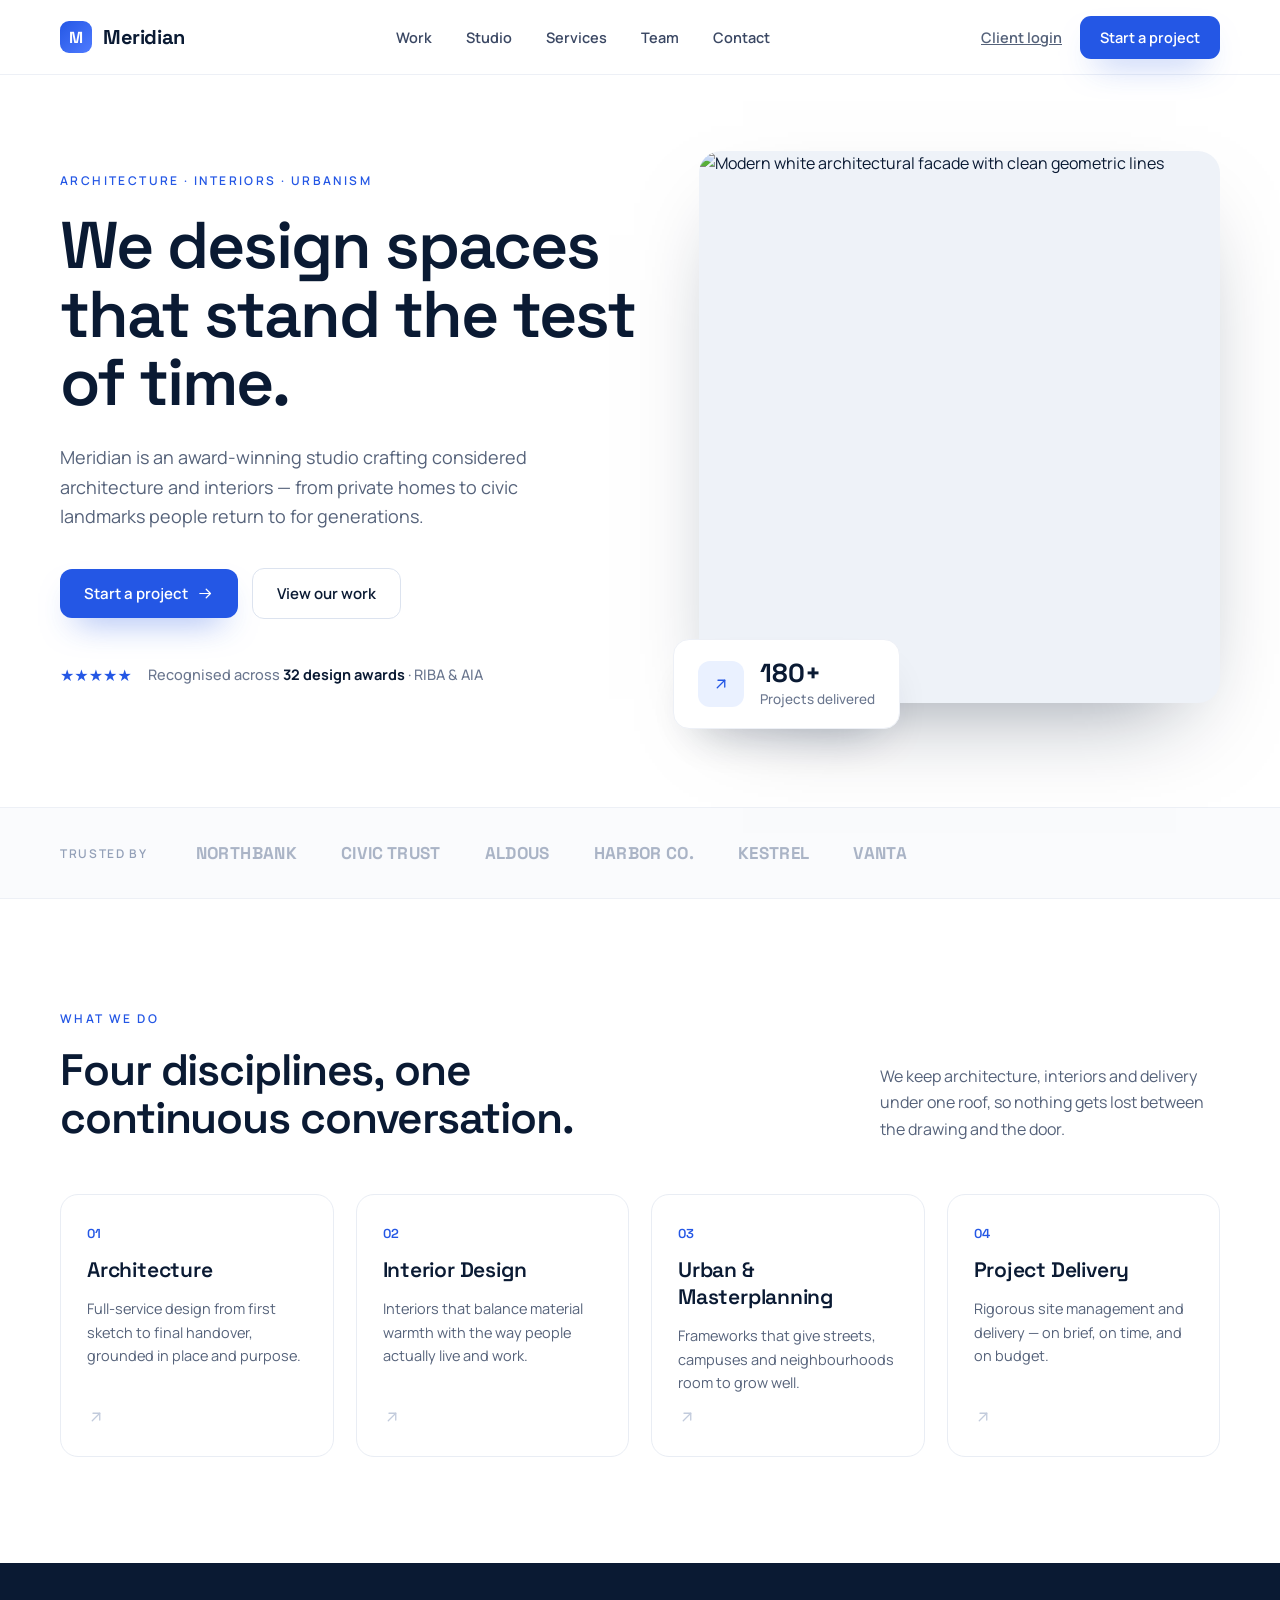
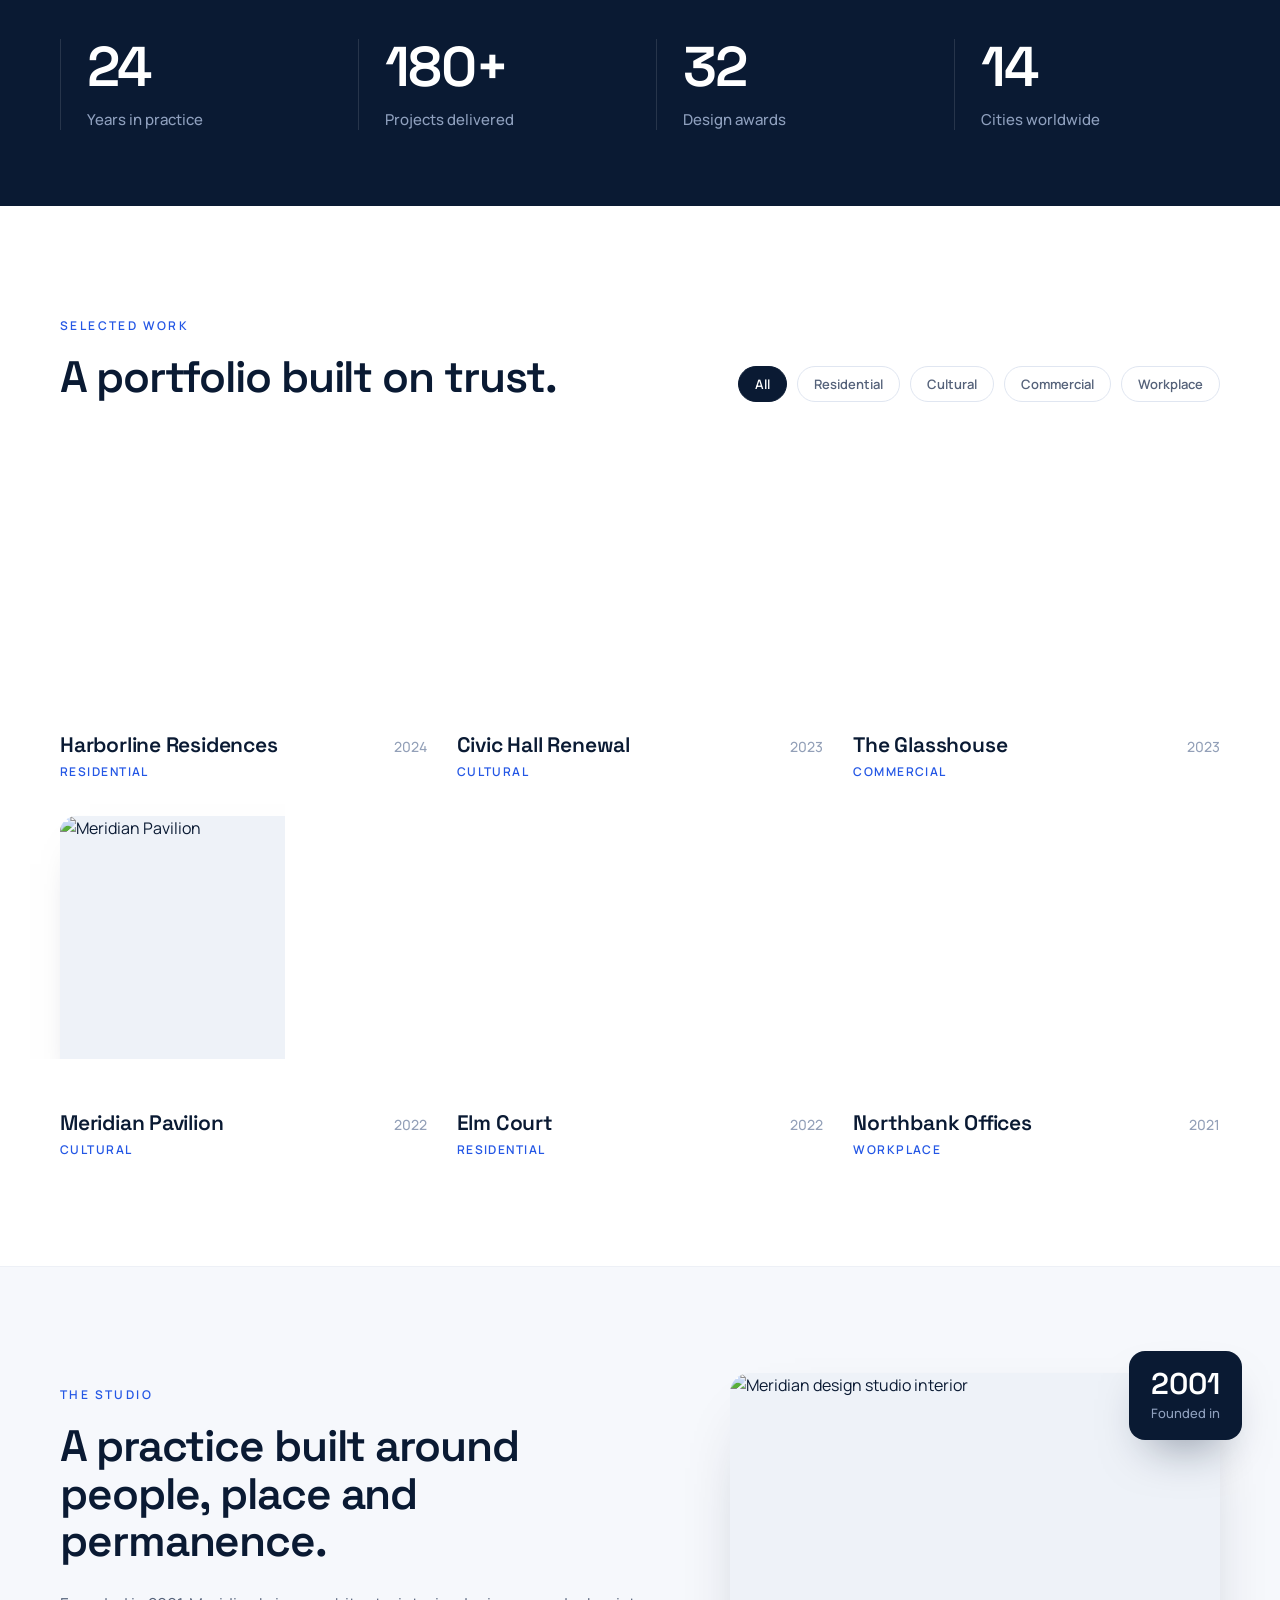
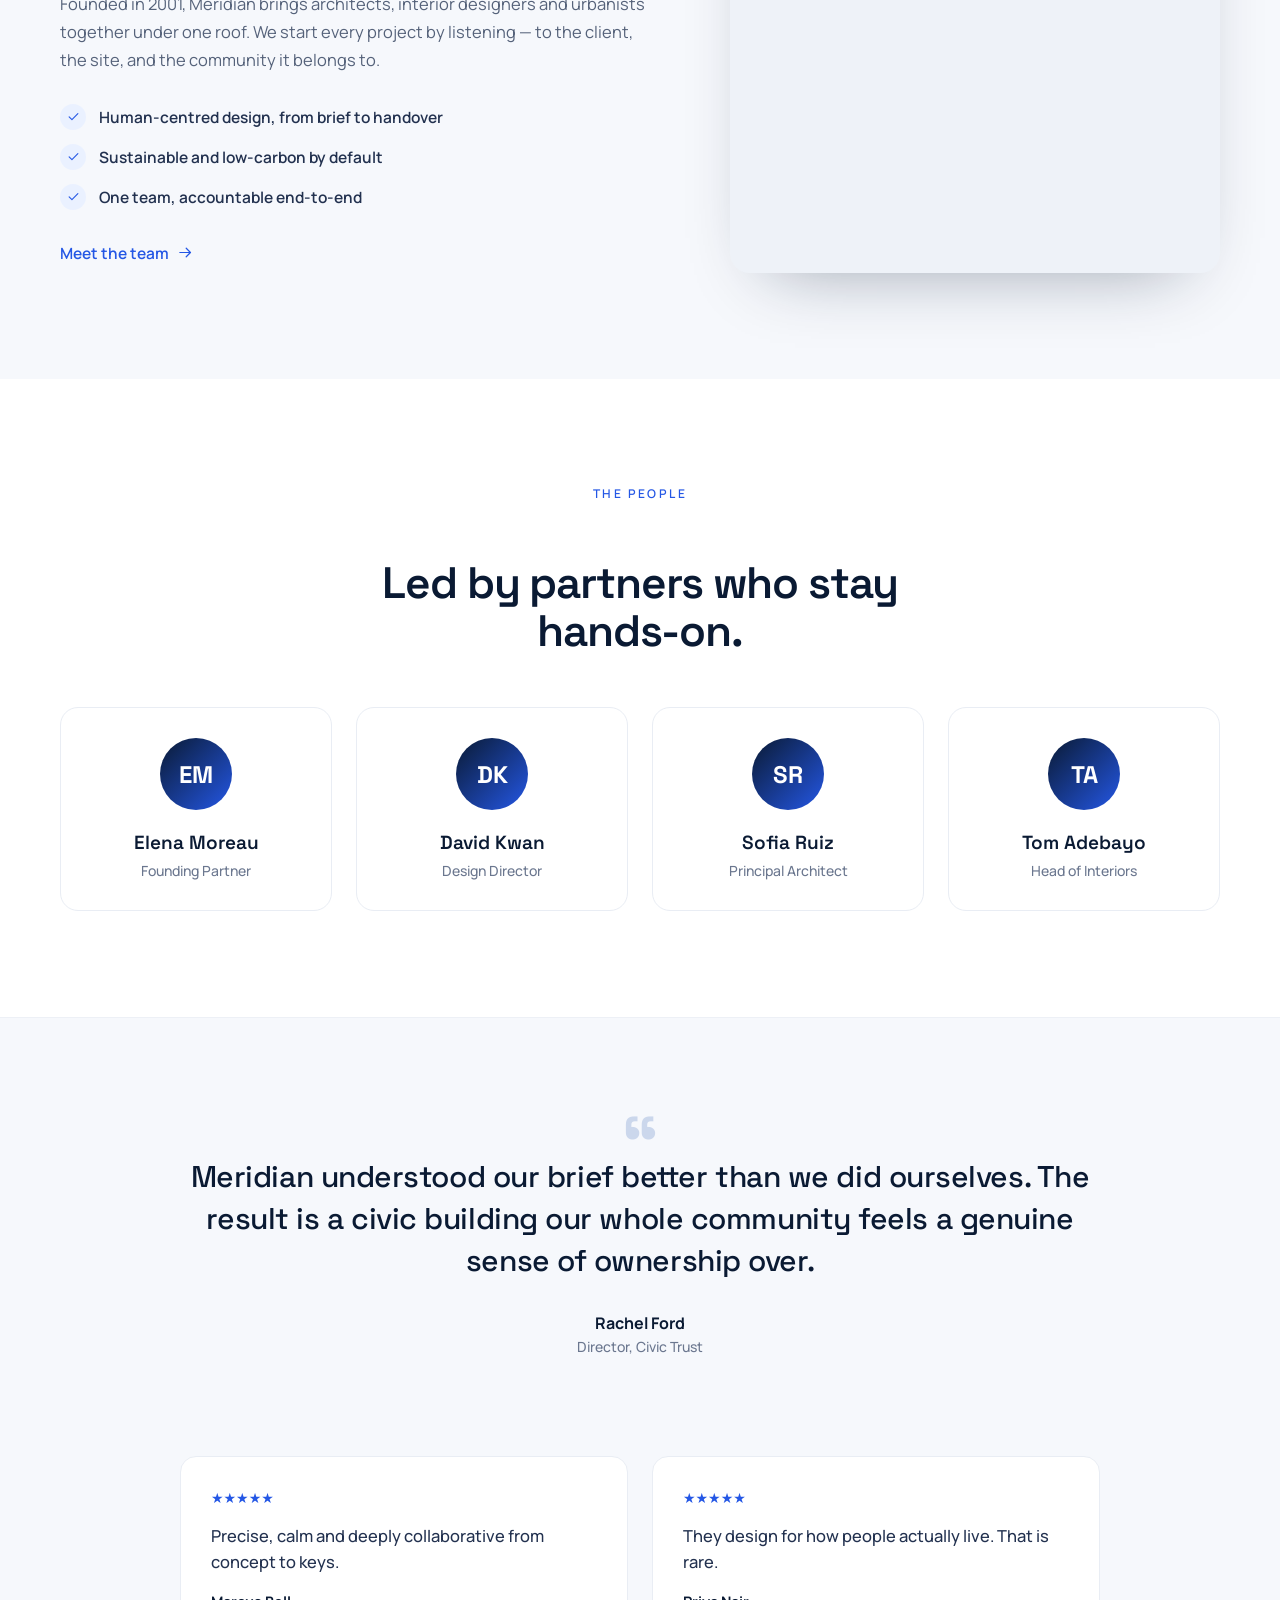
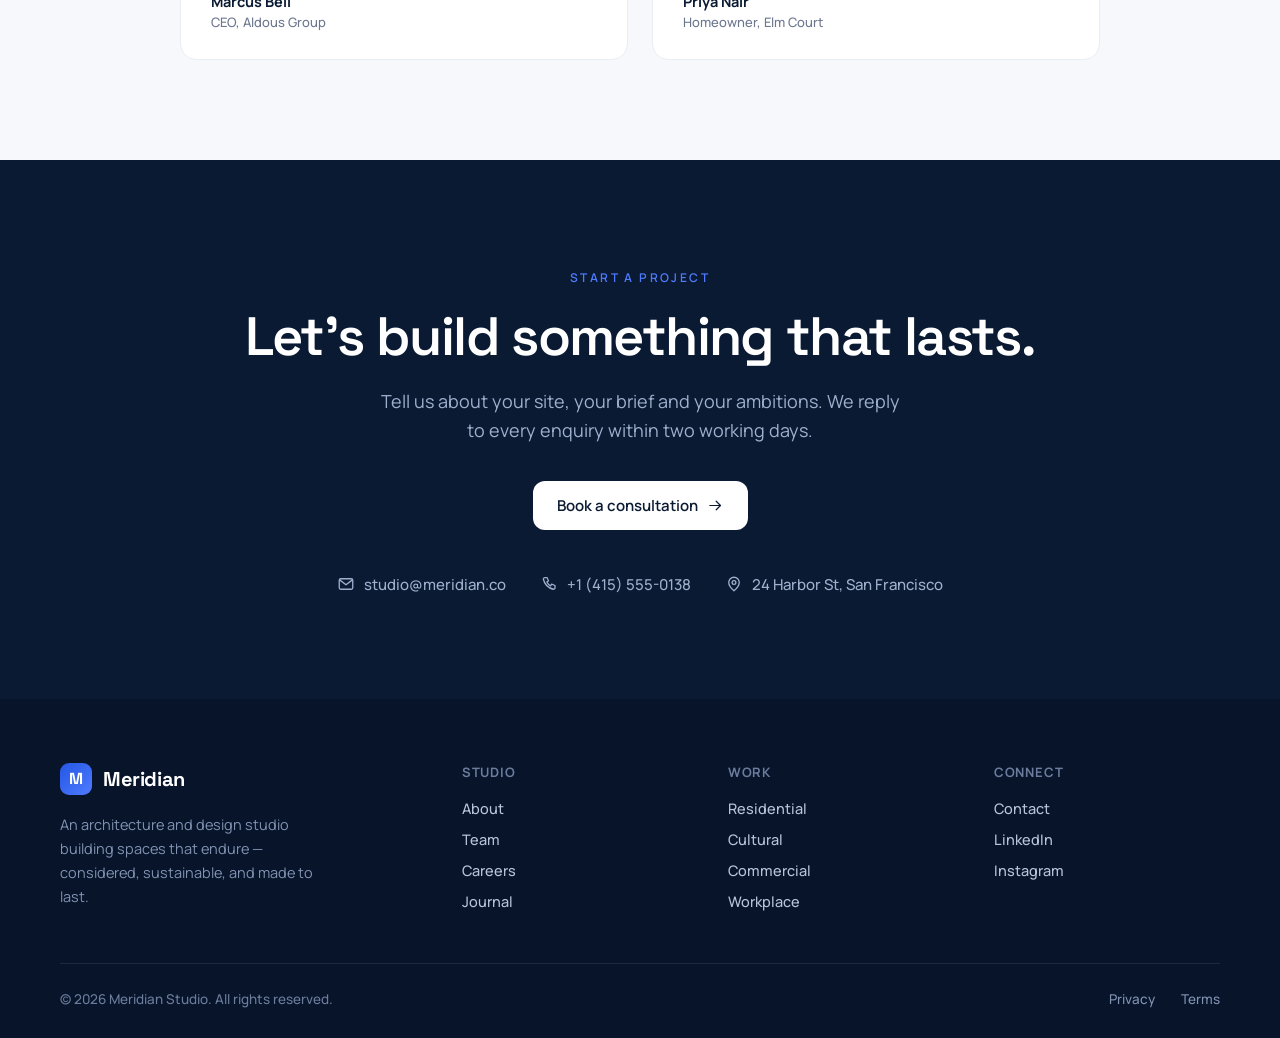
==== commit ec7ba75b: "Remove Client login button from footer === TECHNICAL CHANGES === - index.html: removed the Client lo" ====
--- a/index.html
+++ b/index.html
@@ -302,9 +302,6 @@
         <div class="site-footer__legal-links">
           <a href="#">Privacy</a>
           <a href="#">Terms</a>
-          <a class="site-footer__login" href="admin.html">Client login
-            <span class="icon"><svg width="15" height="15" viewBox="0 0 24 24" fill="none" stroke="currentColor" stroke-width="1.75" stroke-linecap="round" stroke-linejoin="round"><path d="M7 17 17 7"/><path d="M8 7h9v9"/></svg></span>
-          </a>
         </div>
       </div>
     </div>
--- a/css/landing.css
+++ b/css/landing.css
@@ -363,18 +363,6 @@
 .site-footer__legal-links { display: flex; align-items: center; gap: 26px; }
 .site-footer__legal-links > a { font: 500 13.5px var(--font-body); color: #8293B2; text-decoration: none; transition: color .16s; }
 .site-footer__legal-links > a:hover { color: #fff; }
-.site-footer__login {
-  display: flex;
-  align-items: center;
-  gap: 7px;
-  background: rgba(255, 255, 255, .06);
-  border: 1px solid rgba(255, 255, 255, .12);
-  color: #fff !important;
-  padding: 8px 14px;
-  border-radius: var(--r-sm);
-  transition: background .16s;
-}
-.site-footer__login:hover { background: rgba(255, 255, 255, .12); }
 
 /* ============================================================
    RESPONSIVE — viewport width drives the desktop -> mobile reflow
